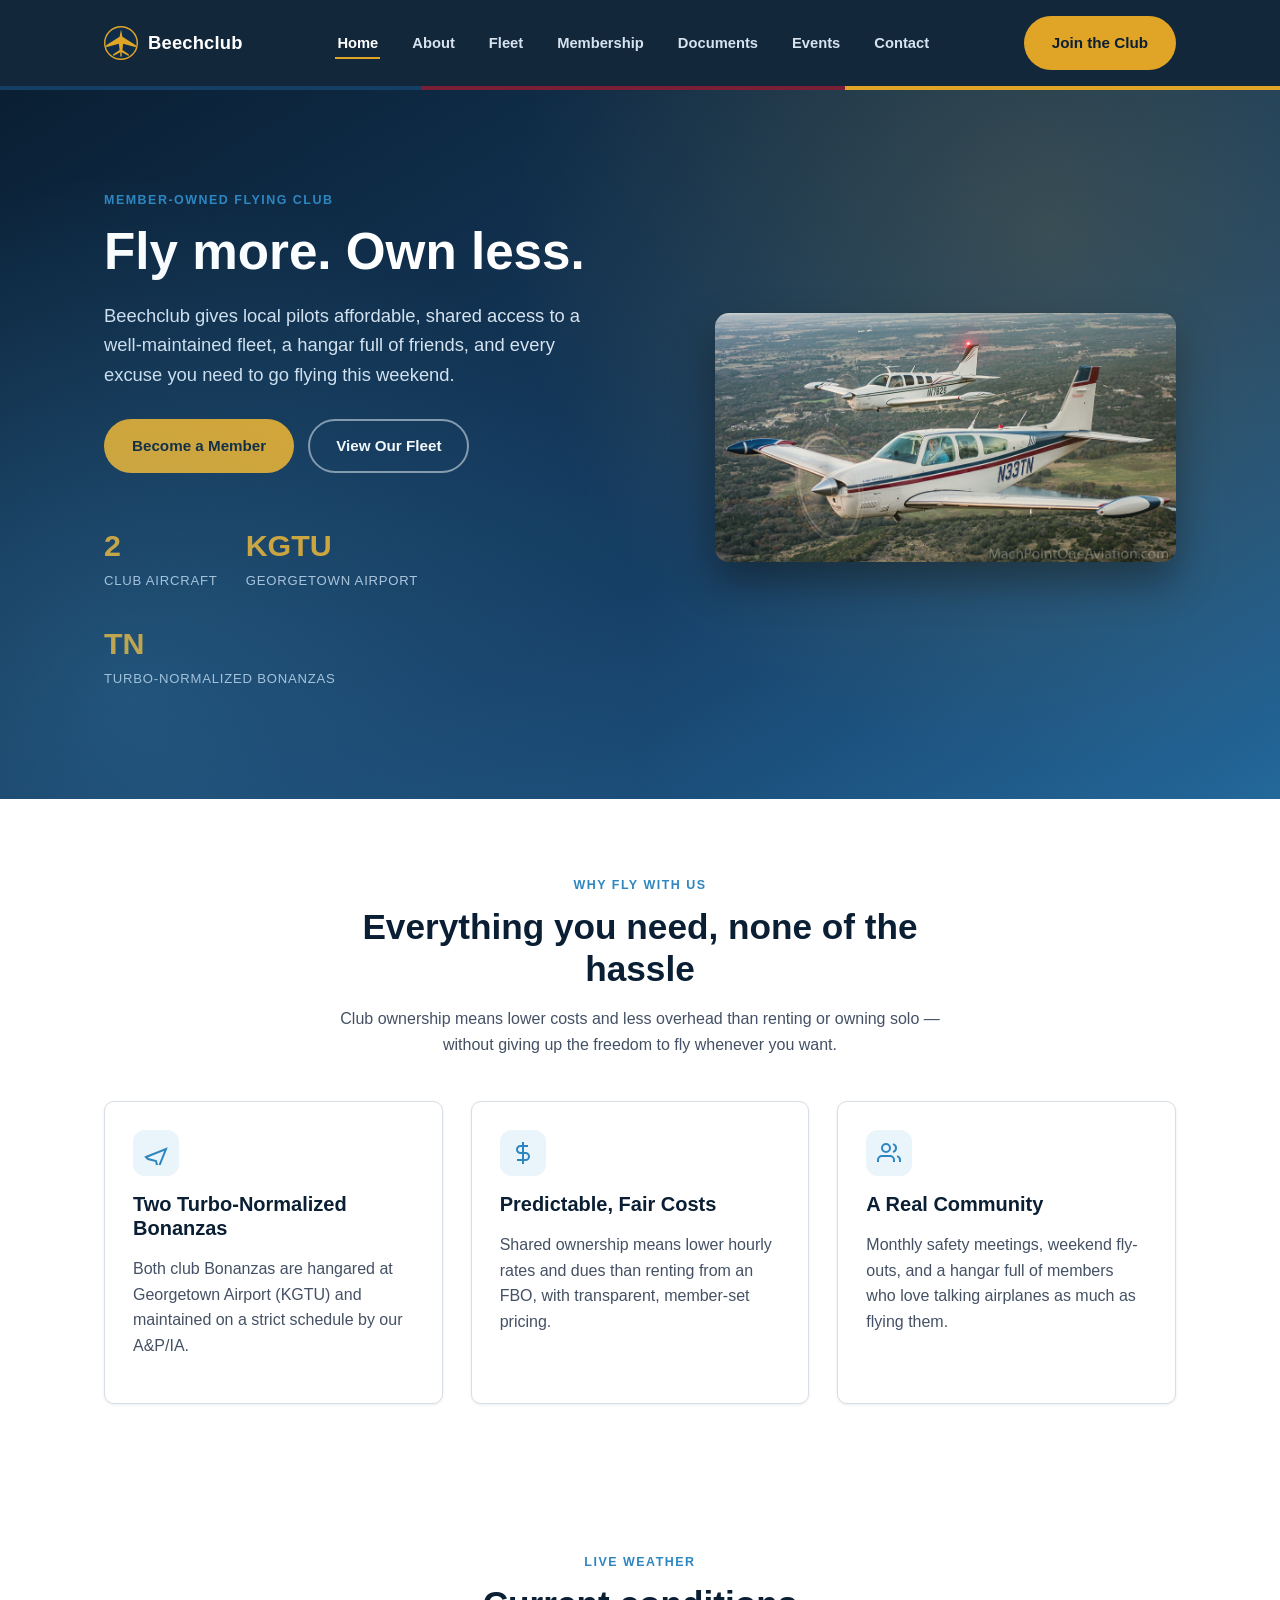
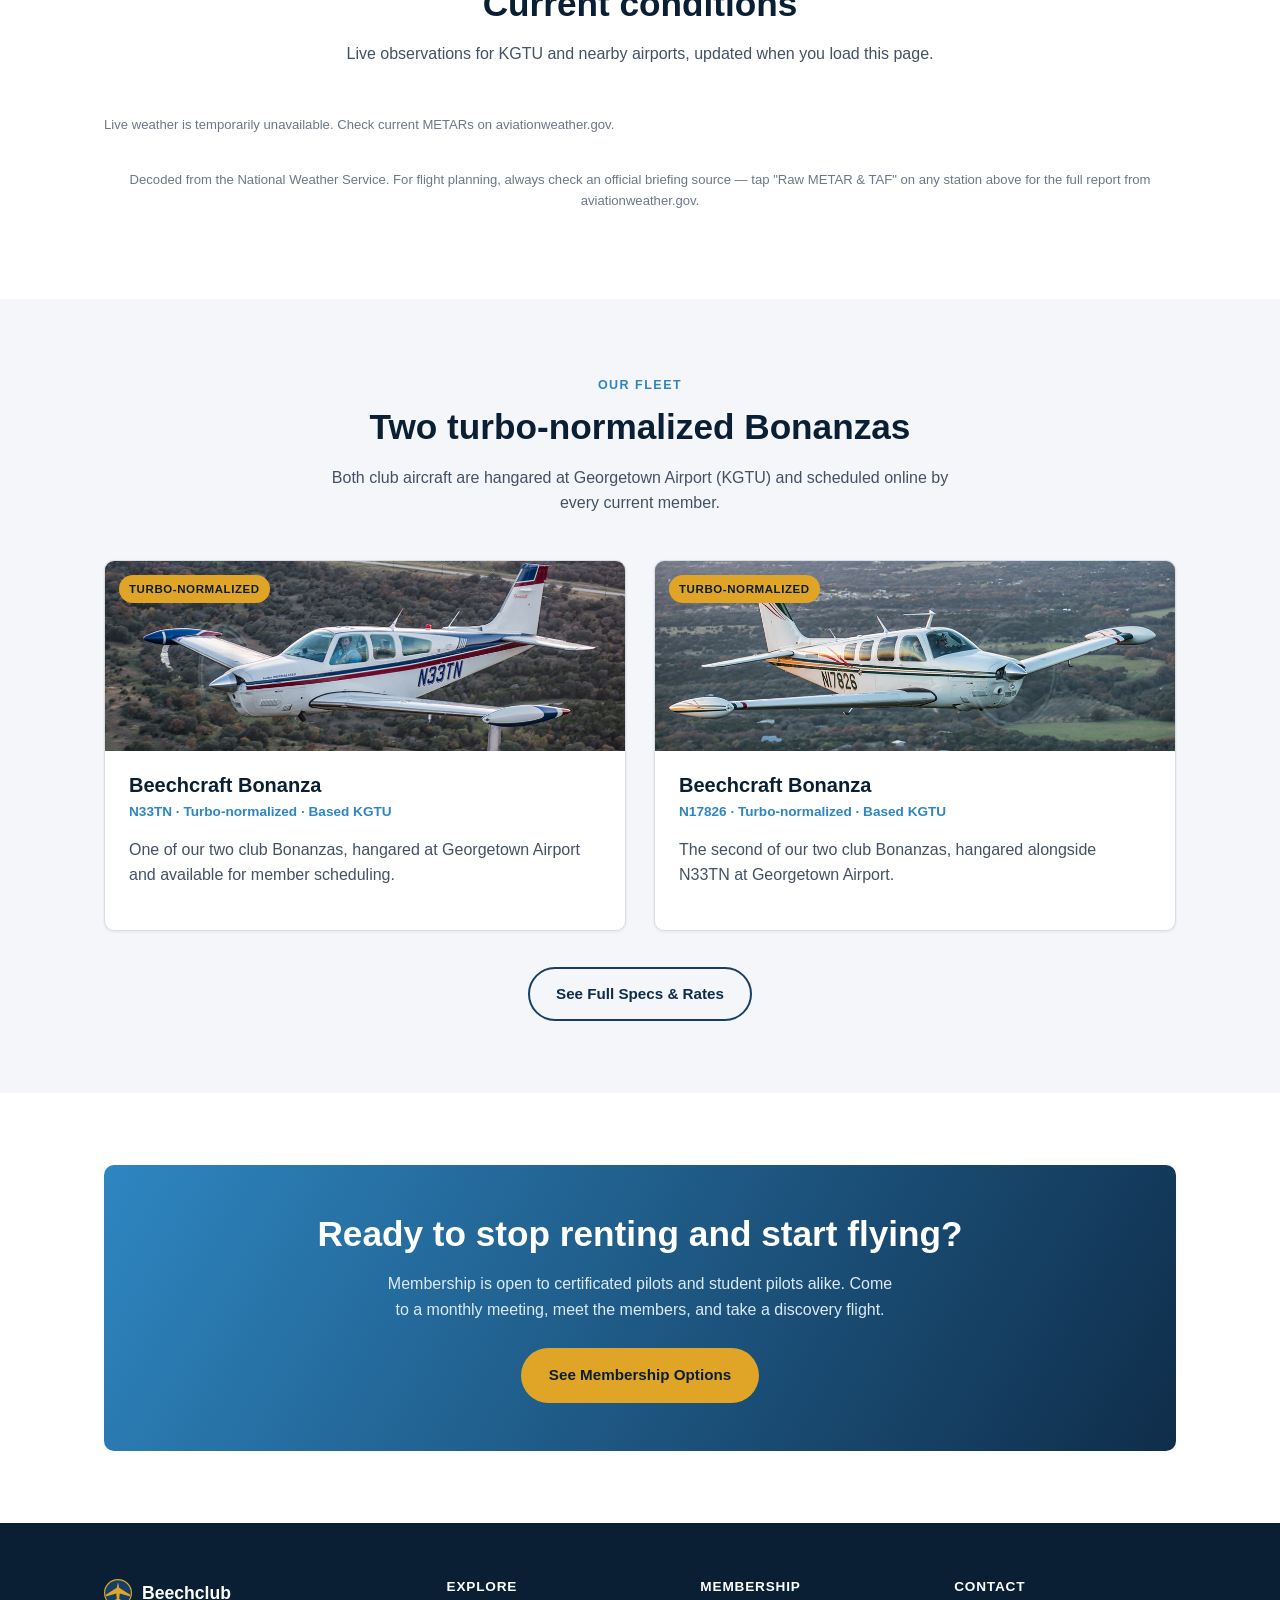
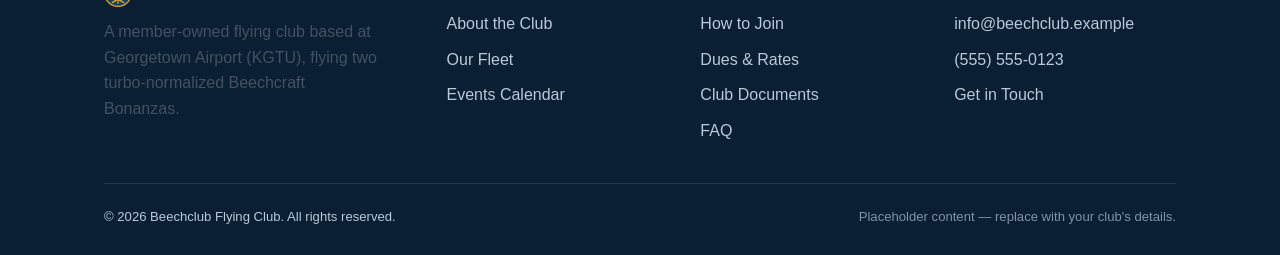
==== index.html @ 567509a7 "Aviation-themed refresh: real fleet photos, new badge logo, live METAR panel - Swap hero/fleet/about" ====
<!doctype html>
<html lang="en">
<head>
<meta charset="UTF-8">
<meta name="viewport" content="width=device-width, initial-scale=1.0">
<title>Beechclub Flying Club — Fly More. Own Less.</title>
<meta name="description" content="Beechclub is a member-owned flying club offering affordable access to a well-maintained aircraft fleet, flight training, and a community of pilots.">
<link rel="icon" href="assets/favicon.svg" type="image/svg+xml">
<link rel="stylesheet" href="styles.css">
</head>
<body>

<header class="site-header">
  <nav class="nav">
    <a href="index.html" class="brand">
      <svg class="brand-mark" viewBox="0 0 48 48" fill="none" xmlns="http://www.w3.org/2000/svg">
        <circle cx="24" cy="24" r="23" fill="#0f2d4a" stroke="#e0a527" stroke-width="2"/>
        <path fill="#e0a527" d="M24,5 L26,15 L45,27 L45,30 L27,25 L26,34 L35,40 L35,42.5 L25,37 L25,43 L23,43 L23,37 L13,42.5 L13,40 L22,34 L21,25 L3,30 L3,27 L22,15 Z"/>
      </svg>
      Beechclub
    </a>
    <button class="nav-toggle" aria-label="Toggle navigation" aria-expanded="false">&#9776;</button>
    <ul class="nav-links">
      <li><a href="index.html" aria-current="page">Home</a></li>
      <li><a href="about.html">About</a></li>
      <li><a href="fleet.html">Fleet</a></li>
      <li><a href="membership.html">Membership</a></li>
      <li><a href="documents.html">Documents</a></li>
      <li><a href="events.html">Events</a></li>
      <li><a href="contact.html">Contact</a></li>
    </ul>
    <div class="nav-cta">
      <a href="membership.html" class="btn btn-primary">Join the Club</a>
    </div>
  </nav>
</header>

<section class="hero">
  <div class="container hero-inner">
    <div>
      <span class="eyebrow">Member-Owned Flying Club</span>
      <h1>Fly more. Own less.</h1>
      <p class="lead">Beechclub gives local pilots affordable, shared access to a well-maintained fleet, a hangar full of friends, and every excuse you need to go flying this weekend.</p>
      <div class="hero-actions">
        <a href="membership.html" class="btn btn-primary">Become a Member</a>
        <a href="fleet.html" class="btn btn-outline">View Our Fleet</a>
      </div>
      <div class="hero-stats">
        <div class="hero-stat">
          <div class="num">2</div>
          <div class="label">Club Aircraft</div>
        </div>
        <div class="hero-stat">
          <div class="num">KGTU</div>
          <div class="label">Georgetown Airport</div>
        </div>
        <div class="hero-stat">
          <div class="num">TN</div>
          <div class="label">Turbo-Normalized Bonanzas</div>
        </div>
      </div>
    </div>
    <div class="hero-art">
      <img src="assets/photos/formation-n33tn-n17826.jpg" alt="Beechclub's two turbo-normalized Bonanzas, N33TN and N17826, flying in formation over the Texas Hill Country" style="border-radius: 14px; box-shadow: 0 20px 40px rgba(0,0,0,0.4);">
    </div>
  </div>
</section>

<section class="section">
  <div class="container">
    <div class="section-head">
      <span class="eyebrow">Why Fly With Us</span>
      <h2>Everything you need, none of the hassle</h2>
      <p>Club ownership means lower costs and less overhead than renting or owning solo — without giving up the freedom to fly whenever you want.</p>
    </div>
    <div class="grid grid-3">
      <div class="card">
        <div class="card-icon">
          <svg viewBox="0 0 24 24" fill="none" stroke="currentColor" stroke-width="2"><path d="M2 16l20-8-8 20-2-8-8-2z"/></svg>
        </div>
        <h3>Two Turbo-Normalized Bonanzas</h3>
        <p>Both club Bonanzas are hangared at Georgetown Airport (KGTU) and maintained on a strict schedule by our A&amp;P/IA.</p>
      </div>
      <div class="card">
        <div class="card-icon">
          <svg viewBox="0 0 24 24" fill="none" stroke="currentColor" stroke-width="2"><path d="M12 1v22M17 5H9.5a3.5 3.5 0 000 7h5a3.5 3.5 0 010 7H6"/></svg>
        </div>
        <h3>Predictable, Fair Costs</h3>
        <p>Shared ownership means lower hourly rates and dues than renting from an FBO, with transparent, member-set pricing.</p>
      </div>
      <div class="card">
        <div class="card-icon">
          <svg viewBox="0 0 24 24" fill="none" stroke="currentColor" stroke-width="2"><path d="M17 21v-2a4 4 0 00-4-4H5a4 4 0 00-4 4v2M9 11a4 4 0 100-8 4 4 0 000 8zM23 21v-2a4 4 0 00-3-3.87M16 3.13a4 4 0 010 7.75"/></svg>
        </div>
        <h3>A Real Community</h3>
        <p>Monthly safety meetings, weekend fly-outs, and a hangar full of members who love talking airplanes as much as flying them.</p>
      </div>
    </div>
  </div>
</section>

<section class="section" id="weather">
  <div class="container">
    <div class="section-head">
      <span class="eyebrow">Live Weather</span>
      <h2>Current conditions</h2>
      <p>Live observations for KGTU and nearby airports, updated when you load this page.</p>
    </div>
    <div class="metar-grid" id="metar-grid">
      <p class="form-note text-center">Loading current conditions…</p>
    </div>
    <p class="form-note text-center" style="margin-top: 18px;">
      Decoded from the National Weather Service. For flight planning, always check an official briefing source — tap "Raw METAR &amp; TAF" on any station above for the full report from <a href="https://aviationweather.gov/" target="_blank" rel="noopener">aviationweather.gov</a>.
    </p>
  </div>
</section>

<section class="section section--alt">
  <div class="container">
    <div class="section-head">
      <span class="eyebrow">Our Fleet</span>
      <h2>Two turbo-normalized Bonanzas</h2>
      <p>Both club aircraft are hangared at Georgetown Airport (KGTU) and scheduled online by every current member.</p>
    </div>
    <div class="grid grid-2">
      <div class="plane-card">
        <div class="plane-media">
          <span class="plane-tag">Turbo-Normalized</span>
          <img src="assets/photos/n33tn-flying.jpg" alt="Beechcraft Bonanza N33TN in flight" style="width:100%; height:100%; object-fit:cover;">
        </div>
        <div class="plane-body">
          <h3>Beechcraft Bonanza</h3>
          <div class="plane-reg">N33TN · Turbo-normalized · Based KGTU</div>
          <p>One of our two club Bonanzas, hangared at Georgetown Airport and available for member scheduling.</p>
        </div>
      </div>
      <div class="plane-card">
        <div class="plane-media">
          <span class="plane-tag">Turbo-Normalized</span>
          <img src="assets/photos/n17826-flying.jpg" alt="Beechcraft Bonanza N17826 in flight" style="width:100%; height:100%; object-fit:cover;">
        </div>
        <div class="plane-body">
          <h3>Beechcraft Bonanza</h3>
          <div class="plane-reg">N17826 · Turbo-normalized · Based KGTU</div>
          <p>The second of our two club Bonanzas, hangared alongside N33TN at Georgetown Airport.</p>
        </div>
      </div>
    </div>
    <div class="text-center" style="margin-top: 36px;">
      <a href="fleet.html" class="btn btn-outline-navy">See Full Specs &amp; Rates</a>
    </div>
  </div>
</section>

<section class="section">
  <div class="container">
    <div class="cta-band">
      <h2>Ready to stop renting and start flying?</h2>
      <p>Membership is open to certificated pilots and student pilots alike. Come to a monthly meeting, meet the members, and take a discovery flight.</p>
      <a href="membership.html" class="btn btn-primary">See Membership Options</a>
    </div>
  </div>
</section>

<footer class="site-footer">
  <div class="container">
    <div class="footer-grid">
      <div>
        <div class="footer-brand">
          <svg viewBox="0 0 48 48" fill="none" xmlns="http://www.w3.org/2000/svg">
            <circle cx="24" cy="24" r="23" fill="#163f66" stroke="#e0a527" stroke-width="2"/>
            <path fill="#e0a527" d="M24,5 L26,15 L45,27 L45,30 L27,25 L26,34 L35,40 L35,42.5 L25,37 L25,43 L23,43 L23,37 L13,42.5 L13,40 L22,34 L21,25 L3,30 L3,27 L22,15 Z"/>
          </svg>
          Beechclub
        </div>
        <p style="max-width: 280px;">A member-owned flying club based at Georgetown Airport (KGTU), flying two turbo-normalized Beechcraft Bonanzas.</p>
      </div>
      <div>
        <h4>Explore</h4>
        <ul>
          <li><a href="about.html">About the Club</a></li>
          <li><a href="fleet.html">Our Fleet</a></li>
          <li><a href="events.html">Events Calendar</a></li>
        </ul>
      </div>
      <div>
        <h4>Membership</h4>
        <ul>
          <li><a href="membership.html">How to Join</a></li>
          <li><a href="membership.html#dues">Dues &amp; Rates</a></li>
          <li><a href="documents.html">Club Documents</a></li>
          <li><a href="membership.html#faq">FAQ</a></li>
        </ul>
      </div>
      <div>
        <h4>Contact</h4>
        <ul>
          <li><a href="mailto:info@beechclub.example">info@beechclub.example</a></li>
          <li><a href="tel:+15555550123">(555) 555-0123</a></li>
          <li><a href="contact.html">Get in Touch</a></li>
        </ul>
      </div>
    </div>
    <div class="footer-bottom">
      <span>&copy; 2026 Beechclub Flying Club. All rights reserved.</span>
      <span class="footer-note">Placeholder content — replace with your club's details.</span>
    </div>
  </div>
</footer>

<script src="script.js"></script>
</body>
</html>
---- styles.css ----
/* ==========================================================================
   Beechclub Flying Club — stylesheet
   ========================================================================== */

:root {
  --navy-900: #0a1f33;
  --navy-800: #0f2d4a;
  --navy-700: #163f66;
  --sky-500: #2e86c1;
  --sky-400: #4fa8dc;
  --sky-100: #eaf4fb;
  --gold-500: #e0a527;
  --gold-600: #c98f18;
  --maroon-600: #7a1f35;
  --gray-900: #1b2530;
  --gray-700: #445164;
  --gray-500: #6b7789;
  --gray-300: #d7dee6;
  --gray-100: #f4f6f9;
  --white: #ffffff;
  --radius: 10px;
  --shadow-sm: 0 1px 3px rgba(10, 31, 51, 0.08);
  --shadow-md: 0 6px 20px rgba(10, 31, 51, 0.12);
  --max-width: 1120px;
  --font: -apple-system, BlinkMacSystemFont, "Segoe UI", Roboto, Helvetica, Arial, sans-serif;
}

* {
  box-sizing: border-box;
}

html {
  scroll-behavior: smooth;
}

body {
  margin: 0;
  font-family: var(--font);
  color: var(--gray-900);
  background: var(--white);
  line-height: 1.6;
  -webkit-font-smoothing: antialiased;
}

img {
  max-width: 100%;
  display: block;
}

a {
  color: inherit;
  text-decoration: none;
}

.container {
  max-width: var(--max-width);
  margin: 0 auto;
  padding: 0 24px;
}

h1, h2, h3, h4 {
  font-weight: 700;
  line-height: 1.2;
  color: var(--navy-900);
  margin: 0 0 16px;
}

h1 { font-size: clamp(2rem, 4.5vw, 3.2rem); }
h2 { font-size: clamp(1.6rem, 3vw, 2.2rem); }
h3 { font-size: 1.25rem; }

p { margin: 0 0 16px; color: var(--gray-700); }

.eyebrow {
  display: inline-block;
  font-size: 0.78rem;
  font-weight: 700;
  letter-spacing: 0.12em;
  text-transform: uppercase;
  color: var(--sky-500);
  margin-bottom: 10px;
}

.section {
  padding: 72px 0;
}

.section--alt {
  background: var(--gray-100);
}

.section--navy {
  background: var(--navy-900);
  color: var(--white);
}

.section--navy h2, .section--navy .eyebrow {
  color: var(--white);
}

.section--navy p {
  color: #c3d3e3;
}

.section-head {
  max-width: 640px;
  margin: 0 auto 44px;
  text-align: center;
}

.section-head p {
  margin: 0;
}

/* ---------- Buttons ---------- */

.btn {
  display: inline-flex;
  align-items: center;
  justify-content: center;
  gap: 8px;
  padding: 13px 26px;
  border-radius: 999px;
  font-weight: 600;
  font-size: 0.95rem;
  border: 2px solid transparent;
  cursor: pointer;
  transition: transform 0.15s ease, box-shadow 0.15s ease, background 0.15s ease, color 0.15s ease;
}

.btn-primary {
  background: var(--gold-500);
  color: var(--navy-900);
}

.btn-primary:hover {
  background: var(--gold-600);
  transform: translateY(-1px);
}

.btn-outline {
  background: transparent;
  border-color: rgba(255, 255, 255, 0.5);
  color: var(--white);
}

.btn-outline:hover {
  background: rgba(255, 255, 255, 0.12);
}

.btn-outline-navy {
  background: transparent;
  border-color: var(--navy-700);
  color: var(--navy-800);
}

.btn-outline-navy:hover {
  background: var(--navy-800);
  color: var(--white);
}

/* ---------- Header / Nav ---------- */

.site-header {
  position: sticky;
  top: 0;
  z-index: 100;
  background: rgba(10, 31, 51, 0.96);
  backdrop-filter: blur(6px);
}

.site-header::after {
  content: "";
  display: block;
  height: 4px;
  background: linear-gradient(to right,
    var(--navy-700) 0%, var(--navy-700) 33%,
    var(--maroon-600) 33%, var(--maroon-600) 66%,
    var(--gold-500) 66%, var(--gold-500) 100%);
}

.nav {
  display: flex;
  align-items: center;
  justify-content: space-between;
  padding: 16px 24px;
  max-width: var(--max-width);
  margin: 0 auto;
}

.brand {
  display: flex;
  align-items: center;
  gap: 10px;
  color: var(--white);
  font-weight: 800;
  font-size: 1.15rem;
  letter-spacing: 0.01em;
}

.brand-mark {
  width: 34px;
  height: 34px;
  flex-shrink: 0;
}

.nav-links {
  display: flex;
  align-items: center;
  gap: 30px;
  list-style: none;
  margin: 0;
  padding: 0;
}

.nav-links a {
  color: #d7e4f0;
  font-weight: 600;
  font-size: 0.92rem;
  padding: 6px 2px;
  border-bottom: 2px solid transparent;
  transition: color 0.15s ease, border-color 0.15s ease;
}

.nav-links a:hover,
.nav-links a[aria-current="page"] {
  color: var(--white);
  border-color: var(--gold-500);
}

.nav-cta {
  display: flex;
  align-items: center;
  gap: 16px;
}

.nav-toggle {
  display: none;
  background: none;
  border: none;
  color: var(--white);
  font-size: 1.6rem;
  cursor: pointer;
  padding: 4px;
}

@media (max-width: 860px) {
  .nav-toggle { display: block; }

  .nav-links {
    position: absolute;
    top: 100%;
    left: 0;
    right: 0;
    background: var(--navy-800);
    flex-direction: column;
    align-items: flex-start;
    gap: 0;
    max-height: 0;
    overflow: hidden;
    transition: max-height 0.25s ease;
  }

  .nav-links.is-open {
    max-height: 420px;
  }

  .nav-links li {
    width: 100%;
  }

  .nav-links a {
    display: block;
    width: 100%;
    padding: 14px 24px;
    border-bottom: 1px solid rgba(255,255,255,0.08);
  }

  .nav-cta .btn-primary {
    padding: 9px 18px;
    font-size: 0.85rem;
  }
}

/* ---------- Hero ---------- */

.hero {
  position: relative;
  background: linear-gradient(150deg, var(--navy-900) 0%, var(--navy-700) 60%, var(--sky-500) 130%);
  color: var(--white);
  padding: 96px 0 110px;
  overflow: hidden;
}

.hero::after {
  content: "";
  position: absolute;
  inset: 0;
  background-image: radial-gradient(circle at 82% 20%, rgba(224, 165, 39, 0.18), transparent 45%),
                     radial-gradient(circle at 10% 85%, rgba(79, 168, 220, 0.25), transparent 40%);
  pointer-events: none;
}

.hero-inner {
  position: relative;
  display: grid;
  grid-template-columns: 1.1fr 0.9fr;
  gap: 48px;
  align-items: center;
}

.hero h1 {
  color: var(--white);
  margin-bottom: 18px;
}

.hero p.lead {
  font-size: 1.15rem;
  color: #d7e4f0;
  max-width: 480px;
}

.hero-actions {
  display: flex;
  gap: 14px;
  flex-wrap: wrap;
  margin-top: 30px;
}

.hero-stats {
  display: flex;
  gap: 28px;
  margin-top: 48px;
  flex-wrap: wrap;
}

.hero-stat .num {
  font-size: 1.9rem;
  font-weight: 800;
  color: var(--gold-500);
}

.hero-stat .label {
  font-size: 0.82rem;
  color: #b9c9db;
  text-transform: uppercase;
  letter-spacing: 0.06em;
}

.hero-art {
  position: relative;
  display: flex;
  align-items: center;
  justify-content: center;
}

.hero-art svg {
  width: 100%;
  max-width: 420px;
  filter: drop-shadow(0 20px 30px rgba(0,0,0,0.35));
}

@media (max-width: 860px) {
  .hero-inner { grid-template-columns: 1fr; }
  .hero-art { order: -1; }
  .hero-art svg { max-width: 260px; }
}

/* ---------- Page header (non-home pages) ---------- */

.page-header {
  background: linear-gradient(135deg, var(--navy-900), var(--navy-700));
  color: var(--white);
  padding: 64px 0 56px;
}

.page-header .eyebrow { color: var(--gold-500); }
.page-header h1 { color: var(--white); margin-bottom: 10px; }
.page-header p { color: #cddced; max-width: 620px; margin: 0; }

/* ---------- Cards / grids ---------- */

.grid {
  display: grid;
  gap: 28px;
}

.grid-3 { grid-template-columns: repeat(3, 1fr); }
.grid-2 { grid-template-columns: repeat(2, 1fr); }

@media (max-width: 860px) {
  .grid-3, .grid-2 { grid-template-columns: 1fr; }
}

.card {
  background: var(--white);
  border: 1px solid var(--gray-300);
  border-radius: var(--radius);
  padding: 28px;
  box-shadow: var(--shadow-sm);
  transition: transform 0.15s ease, box-shadow 0.15s ease;
}

.card:hover {
  transform: translateY(-3px);
  box-shadow: var(--shadow-md);
}

.card-icon {
  width: 46px;
  height: 46px;
  border-radius: 12px;
  background: var(--sky-100);
  color: var(--sky-500);
  display: flex;
  align-items: center;
  justify-content: center;
  margin-bottom: 16px;
}

.card-icon svg { width: 24px; height: 24px; }

/* ---------- Aircraft cards ---------- */

.plane-card {
  background: var(--white);
  border: 1px solid var(--gray-300);
  border-radius: var(--radius);
  overflow: hidden;
  box-shadow: var(--shadow-sm);
}

.plane-media {
  height: 190px;
  background: linear-gradient(135deg, var(--sky-500), var(--navy-700));
  display: flex;
  align-items: center;
  justify-content: center;
  position: relative;
}

.plane-media svg {
  width: 96px;
  height: 96px;
  color: rgba(255,255,255,0.92);
}

.plane-tag {
  position: absolute;
  top: 14px;
  left: 14px;
  background: var(--gold-500);
  color: var(--navy-900);
  font-size: 0.72rem;
  font-weight: 800;
  letter-spacing: 0.05em;
  text-transform: uppercase;
  padding: 5px 10px;
  border-radius: 999px;
}

.plane-body { padding: 22px 24px 26px; }

.plane-body h3 { margin-bottom: 4px; }

.plane-reg {
  font-size: 0.85rem;
  color: var(--sky-500);
  font-weight: 700;
  margin-bottom: 14px;
}

.spec-table {
  width: 100%;
  border-collapse: collapse;
  margin: 14px 0 6px;
  font-size: 0.9rem;
}

.spec-table td {
  padding: 7px 0;
  border-bottom: 1px solid var(--gray-300);
  color: var(--gray-700);
}

.spec-table td:last-child {
  text-align: right;
  font-weight: 700;
  color: var(--navy-900);
}

/* ---------- Tables ---------- */

.table-wrap {
  overflow-x: auto;
  border-radius: var(--radius);
  border: 1px solid var(--gray-300);
}

table.dues {
  width: 100%;
  border-collapse: collapse;
  min-width: 520px;
}

table.dues th, table.dues td {
  padding: 14px 20px;
  text-align: left;
  border-bottom: 1px solid var(--gray-300);
}

table.dues th {
  background: var(--navy-900);
  color: var(--white);
  font-size: 0.85rem;
  text-transform: uppercase;
  letter-spacing: 0.04em;
}

table.dues tbody tr:last-child td { border-bottom: none; }
table.dues tbody tr:nth-child(even) { background: var(--gray-100); }

/* ---------- Steps ---------- */

.steps {
  counter-reset: step;
  list-style: none;
  margin: 0;
  padding: 0;
  display: grid;
  gap: 20px;
}

.steps li {
  display: flex;
  gap: 18px;
  align-items: flex-start;
}

.steps li::before {
  counter-increment: step;
  content: counter(step);
  flex-shrink: 0;
  width: 38px;
  height: 38px;
  border-radius: 50%;
  background: var(--gold-500);
  color: var(--navy-900);
  font-weight: 800;
  display: flex;
  align-items: center;
  justify-content: center;
}

.steps h4 { margin-bottom: 4px; }
.steps p { margin: 0; }

/* ---------- Timeline / events ---------- */

.event-row {
  display: flex;
  gap: 24px;
  padding: 22px 0;
  border-bottom: 1px solid var(--gray-300);
}

.event-row:last-child { border-bottom: none; }

.event-date {
  flex-shrink: 0;
  width: 84px;
  text-align: center;
  background: var(--navy-900);
  color: var(--white);
  border-radius: var(--radius);
  padding: 12px 8px;
}

.event-date .month {
  display: block;
  font-size: 0.72rem;
  text-transform: uppercase;
  letter-spacing: 0.06em;
  color: var(--gold-500);
  font-weight: 700;
}

.event-date .day {
  display: block;
  font-size: 1.5rem;
  font-weight: 800;
}

.event-body h3 { margin-bottom: 4px; }

.event-meta {
  font-size: 0.85rem;
  color: var(--sky-500);
  font-weight: 700;
  margin-bottom: 8px;
}

.badge {
  display: inline-block;
  font-size: 0.72rem;
  font-weight: 700;
  text-transform: uppercase;
  letter-spacing: 0.04em;
  padding: 4px 10px;
  border-radius: 999px;
  background: var(--sky-100);
  color: var(--sky-500);
  margin-left: 10px;
}

/* ---------- Forms ---------- */

.form-grid {
  display: grid;
  grid-template-columns: 1fr 1fr;
  gap: 20px;
}

.form-grid .full { grid-column: 1 / -1; }

@media (max-width: 700px) {
  .form-grid { grid-template-columns: 1fr; }
}

label {
  display: block;
  font-size: 0.85rem;
  font-weight: 700;
  color: var(--navy-900);
  margin-bottom: 6px;
}

input, select, textarea {
  width: 100%;
  padding: 12px 14px;
  border: 1px solid var(--gray-300);
  border-radius: 8px;
  font-family: var(--font);
  font-size: 0.95rem;
  color: var(--gray-900);
  background: var(--white);
}

input:focus, select:focus, textarea:focus {
  outline: none;
  border-color: var(--sky-500);
  box-shadow: 0 0 0 3px rgba(46, 134, 193, 0.15);
}

textarea { resize: vertical; min-height: 120px; }

.form-note {
  font-size: 0.82rem;
  color: var(--gray-500);
  margin-top: 4px;
}

.form-success {
  display: none;
  background: #e6f6ec;
  border: 1px solid #b7e3c6;
  color: #1e6b3a;
  padding: 16px 18px;
  border-radius: var(--radius);
  margin-bottom: 20px;
  font-weight: 600;
}

/* ---------- Contact info list ---------- */

.info-list {
  display: grid;
  gap: 18px;
}

.info-item {
  display: flex;
  gap: 14px;
  align-items: flex-start;
}

.info-item .card-icon { margin-bottom: 0; }

.info-item h4 { margin-bottom: 2px; }
.info-item p { margin: 0; }

.map-placeholder {
  height: 260px;
  border-radius: var(--radius);
  background: repeating-linear-gradient(135deg, var(--sky-100), var(--sky-100) 12px, var(--white) 12px, var(--white) 24px);
  border: 1px dashed var(--gray-300);
  display: flex;
  align-items: center;
  justify-content: center;
  color: var(--gray-500);
  font-weight: 600;
  text-align: center;
  padding: 20px;
}

/* ---------- Weather / METAR ---------- */

.metar-grid {
  display: grid;
  grid-template-columns: repeat(auto-fit, minmax(240px, 1fr));
  gap: 20px;
}

.metar-card {
  background: var(--white);
  border: 1px solid var(--gray-300);
  border-radius: var(--radius);
  padding: 20px 22px;
  box-shadow: var(--shadow-sm);
}

.metar-card-head {
  display: flex;
  align-items: flex-start;
  justify-content: space-between;
  gap: 10px;
  margin-bottom: 14px;
}

.metar-station {
  font-weight: 800;
  font-size: 1.05rem;
  color: var(--navy-900);
  display: flex;
  flex-direction: column;
}

.metar-name {
  font-weight: 500;
  font-size: 0.78rem;
  color: var(--gray-500);
  margin-top: 2px;
}

.metar-badge {
  flex-shrink: 0;
  font-size: 0.72rem;
  font-weight: 800;
  letter-spacing: 0.04em;
  padding: 4px 10px;
  border-radius: 999px;
  color: var(--white);
  background: var(--gray-500);
}

.fc-vfr { background: #1e8f4e; }
.fc-mvfr { background: #2e86c1; }
.fc-ifr { background: #d1453b; }
.fc-lifr { background: #b13be0; }

.metar-stats {
  display: grid;
  grid-template-columns: 1fr 1fr;
  gap: 10px 14px;
  font-size: 0.88rem;
  color: var(--navy-900);
  font-weight: 600;
  margin-bottom: 14px;
}

.metar-stats span {
  display: block;
  font-size: 0.72rem;
  font-weight: 700;
  text-transform: uppercase;
  letter-spacing: 0.04em;
  color: var(--gray-500);
  margin-bottom: 2px;
}

.metar-meta {
  font-size: 0.78rem;
  color: var(--gray-500);
  border-top: 1px solid var(--gray-300);
  padding-top: 10px;
}

.metar-meta a {
  color: var(--sky-500);
  font-weight: 600;
}

/* ---------- CTA band ---------- */

.cta-band {
  background: linear-gradient(120deg, var(--sky-500), var(--navy-800));
  color: var(--white);
  border-radius: var(--radius);
  padding: 48px;
  text-align: center;
}

.cta-band h2 { color: var(--white); }
.cta-band p { color: #dceaf6; max-width: 520px; margin: 0 auto 26px; }

/* ---------- Footer ---------- */

.site-footer {
  background: var(--navy-900);
  color: #b9c9db;
  padding: 56px 0 28px;
}

.footer-grid {
  display: grid;
  grid-template-columns: 1.4fr 1fr 1fr 1fr;
  gap: 32px;
  margin-bottom: 40px;
}

@media (max-width: 860px) {
  .footer-grid { grid-template-columns: 1fr 1fr; }
}
@media (max-width: 520px) {
  .footer-grid { grid-template-columns: 1fr; }
}

.footer-grid h4 {
  color: var(--white);
  font-size: 0.85rem;
  text-transform: uppercase;
  letter-spacing: 0.06em;
  margin-bottom: 16px;
}

.footer-brand {
  display: flex;
  align-items: center;
  gap: 10px;
  color: var(--white);
  font-weight: 800;
  font-size: 1.1rem;
  margin-bottom: 12px;
}

.footer-brand svg { width: 28px; height: 28px; }

.footer-grid ul {
  list-style: none;
  margin: 0;
  padding: 0;
  display: grid;
  gap: 10px;
}

.footer-grid a:hover { color: var(--white); }

.footer-bottom {
  border-top: 1px solid rgba(255,255,255,0.1);
  padding-top: 22px;
  display: flex;
  justify-content: space-between;
  flex-wrap: wrap;
  gap: 10px;
  font-size: 0.82rem;
}

.footer-note {
  color: #7f93aa;
}

/* ---------- Utility ---------- */

.text-center { text-align: center; }
.mt-0 { margin-top: 0; }
.mb-0 { margin-bottom: 0; }
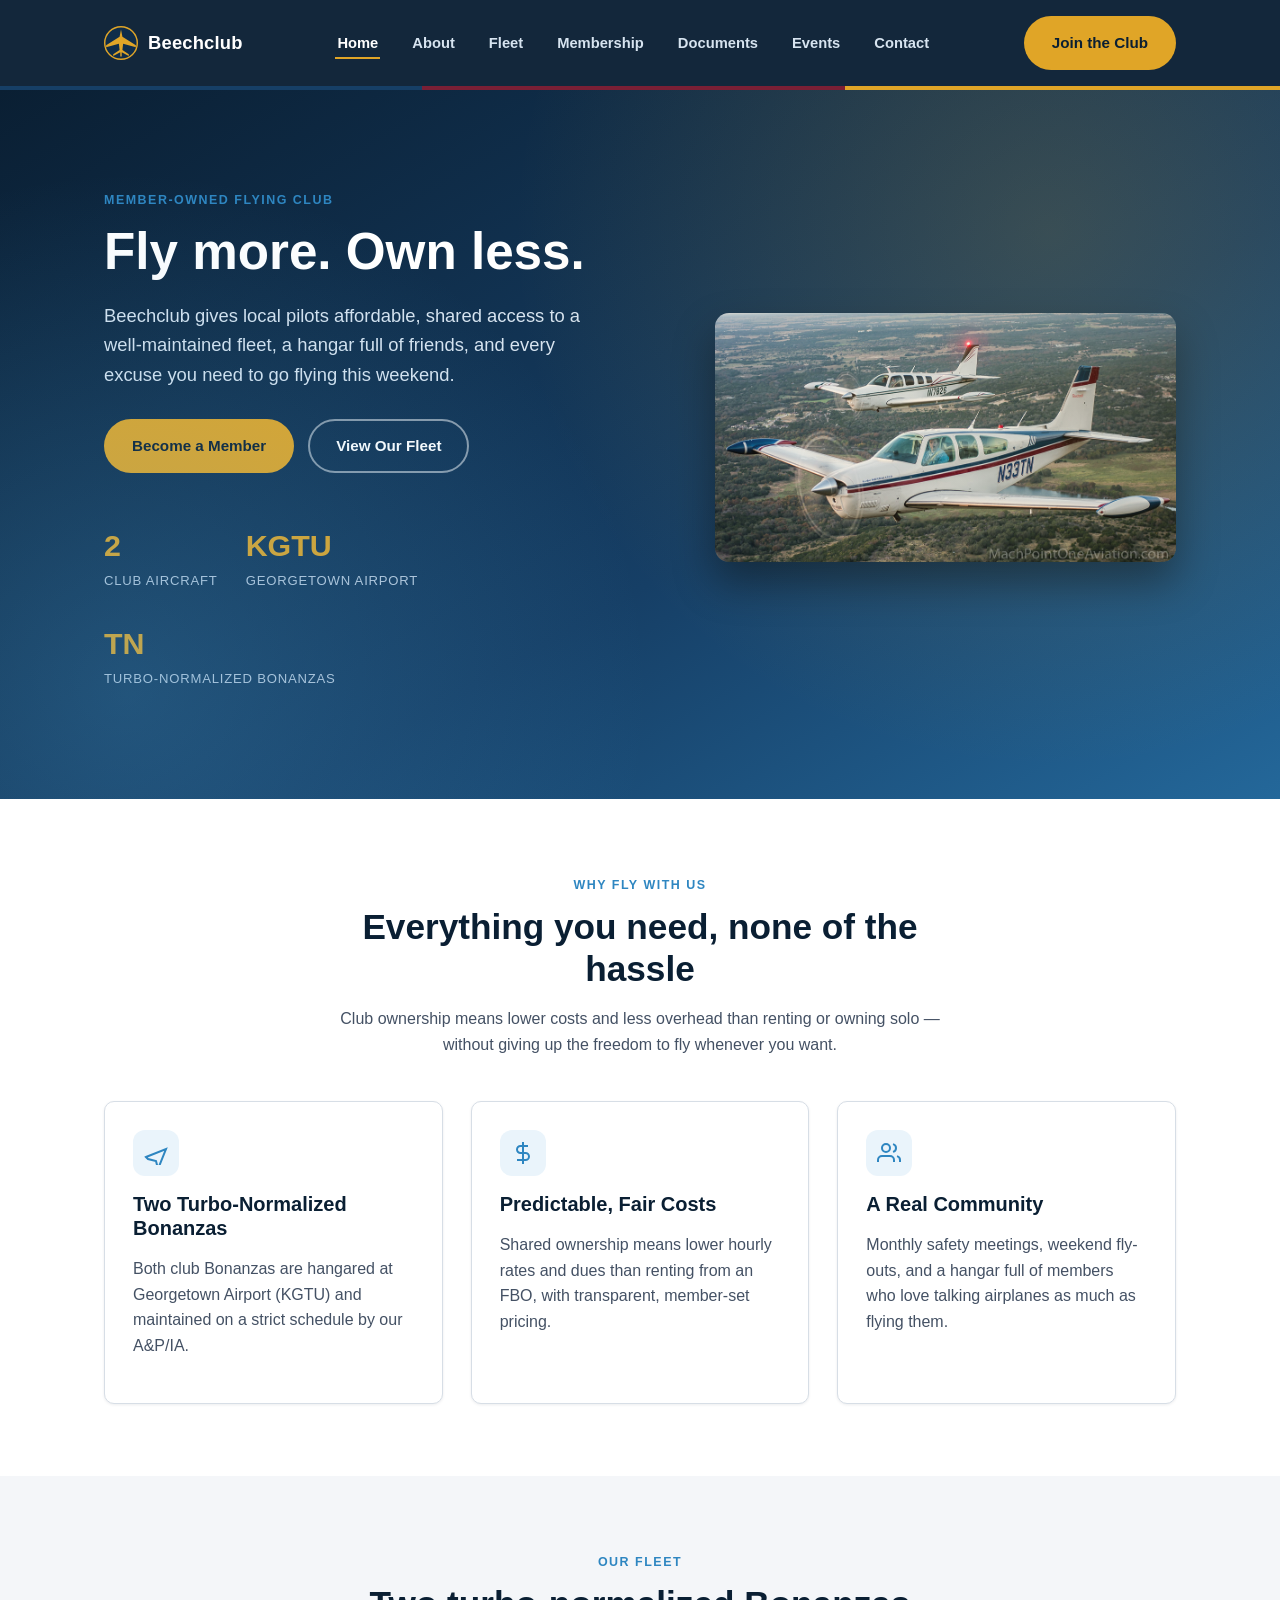
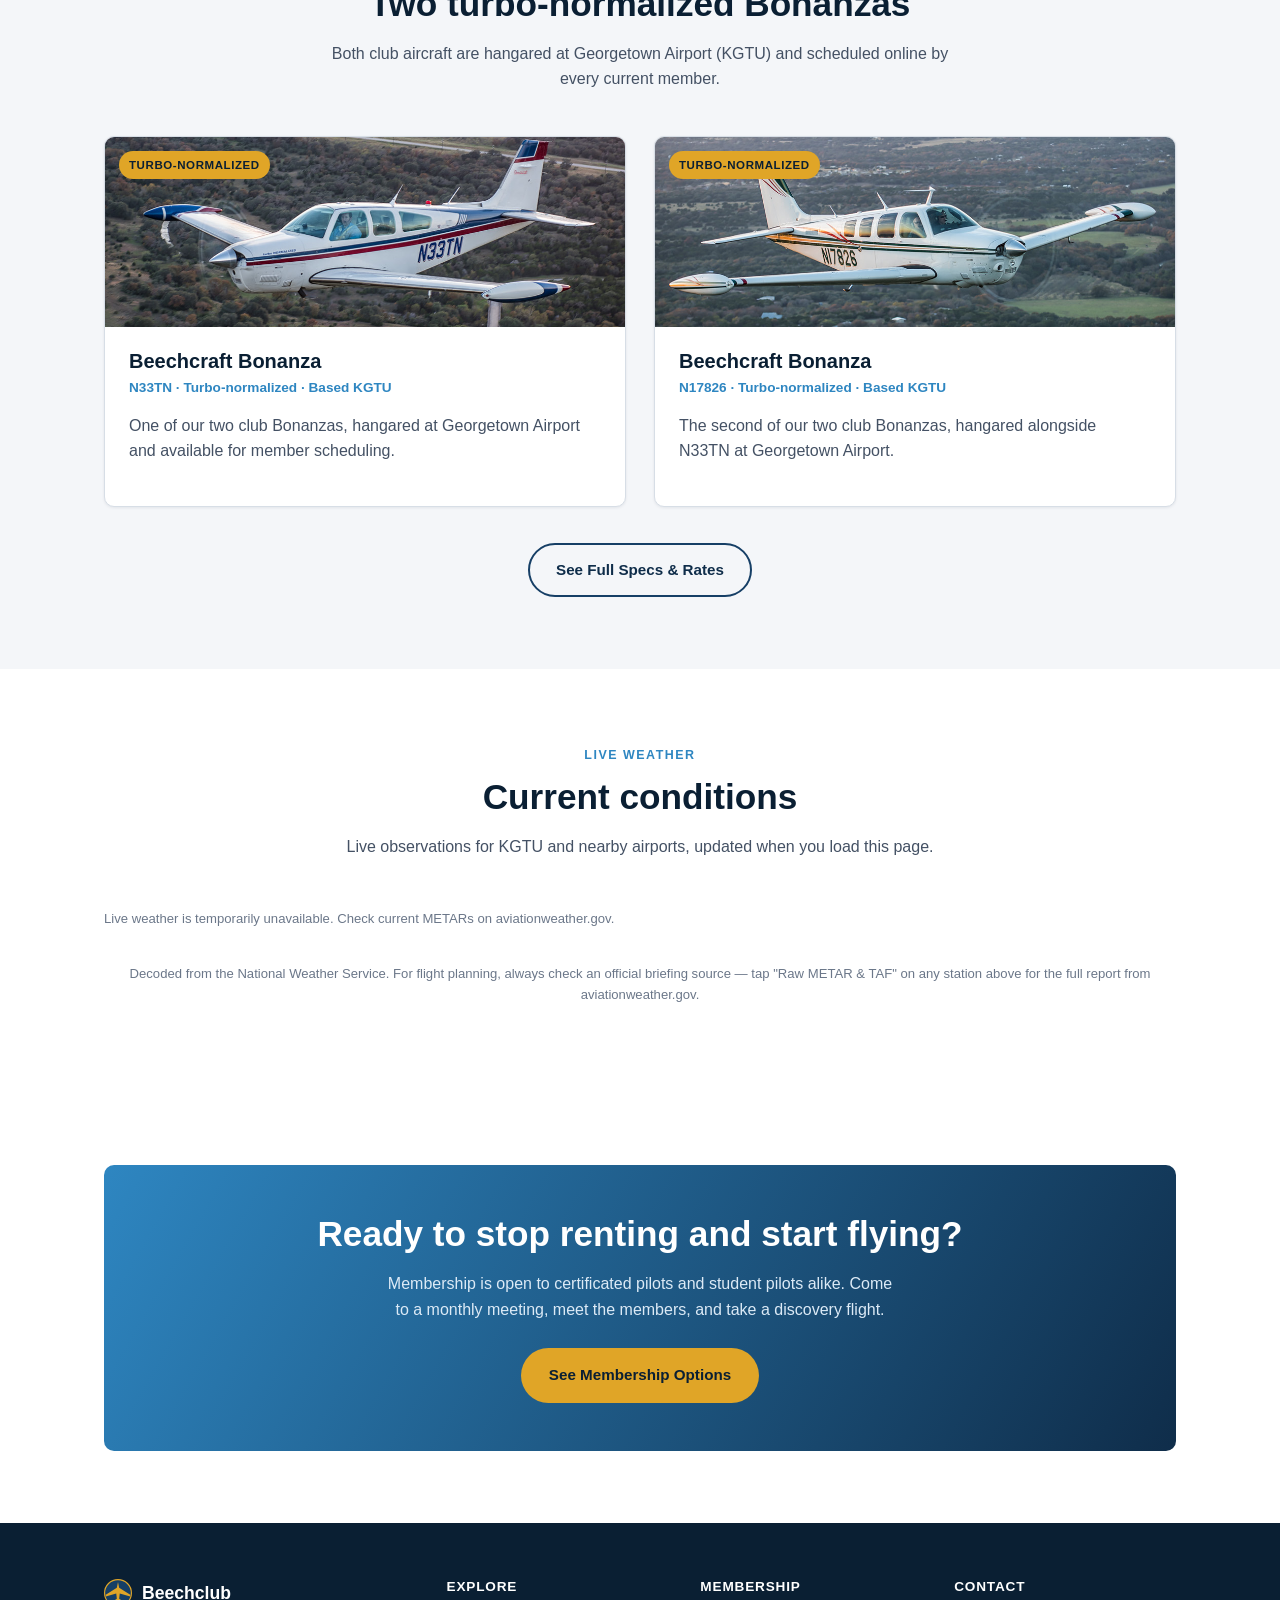
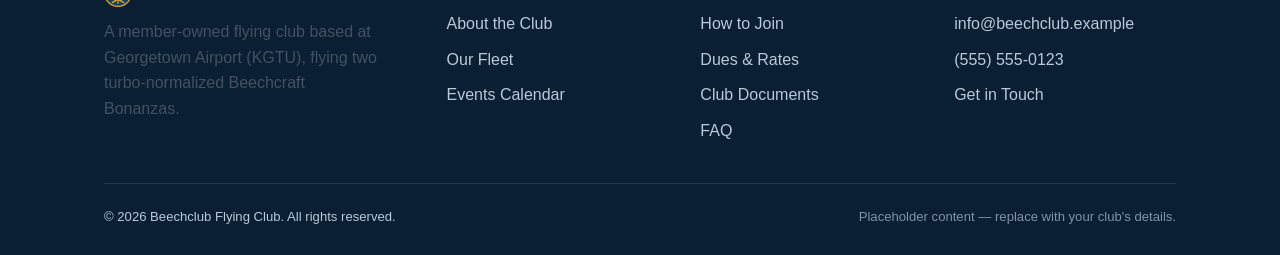
==== commit 5f21e48f: "Improve mobile nav layout and reorder homepage sections - Move hamburger toggle to the far right on " ====
--- a/index.html
+++ b/index.html
@@ -28,6 +28,7 @@
       <li><a href="documents.html">Documents</a></li>
       <li><a href="events.html">Events</a></li>
       <li><a href="contact.html">Contact</a></li>
+      <li class="nav-cta-mobile"><a href="membership.html" class="btn btn-primary">Join the Club</a></li>
     </ul>
     <div class="nav-cta">
       <a href="membership.html" class="btn btn-primary">Join the Club</a>
@@ -99,22 +100,6 @@
   </div>
 </section>
 
-<section class="section" id="weather">
-  <div class="container">
-    <div class="section-head">
-      <span class="eyebrow">Live Weather</span>
-      <h2>Current conditions</h2>
-      <p>Live observations for KGTU and nearby airports, updated when you load this page.</p>
-    </div>
-    <div class="metar-grid" id="metar-grid">
-      <p class="form-note text-center">Loading current conditions…</p>
-    </div>
-    <p class="form-note text-center" style="margin-top: 18px;">
-      Decoded from the National Weather Service. For flight planning, always check an official briefing source — tap "Raw METAR &amp; TAF" on any station above for the full report from <a href="https://aviationweather.gov/" target="_blank" rel="noopener">aviationweather.gov</a>.
-    </p>
-  </div>
-</section>
-
 <section class="section section--alt">
   <div class="container">
     <div class="section-head">
@@ -149,6 +134,22 @@
     <div class="text-center" style="margin-top: 36px;">
       <a href="fleet.html" class="btn btn-outline-navy">See Full Specs &amp; Rates</a>
     </div>
+  </div>
+</section>
+
+<section class="section" id="weather">
+  <div class="container">
+    <div class="section-head">
+      <span class="eyebrow">Live Weather</span>
+      <h2>Current conditions</h2>
+      <p>Live observations for KGTU and nearby airports, updated when you load this page.</p>
+    </div>
+    <div class="metar-grid" id="metar-grid">
+      <p class="form-note text-center">Loading current conditions…</p>
+    </div>
+    <p class="form-note text-center" style="margin-top: 18px;">
+      Decoded from the National Weather Service. For flight planning, always check an official briefing source — tap "Raw METAR &amp; TAF" on any station above for the full report from <a href="https://aviationweather.gov/" target="_blank" rel="noopener">aviationweather.gov</a>.
+    </p>
   </div>
 </section>
 
--- a/styles.css
+++ b/styles.css
@@ -244,8 +244,20 @@
   padding: 4px;
 }
 
+.nav-cta-mobile {
+  display: none;
+}
+
 @media (max-width: 860px) {
-  .nav-toggle { display: block; }
+  .nav-toggle {
+    display: block;
+    order: 2;
+    margin-left: auto;
+  }
+
+  .nav-cta {
+    display: none;
+  }
 
   .nav-links {
     position: absolute;
@@ -262,7 +274,7 @@
   }
 
   .nav-links.is-open {
-    max-height: 420px;
+    max-height: 480px;
   }
 
   .nav-links li {
@@ -276,9 +288,16 @@
     border-bottom: 1px solid rgba(255,255,255,0.08);
   }
 
-  .nav-cta .btn-primary {
-    padding: 9px 18px;
-    font-size: 0.85rem;
+  .nav-cta-mobile {
+    display: block;
+    padding: 14px 24px;
+  }
+
+  .nav-cta-mobile a {
+    display: block;
+    width: 100%;
+    text-align: center;
+    border-bottom: none;
   }
 }
 
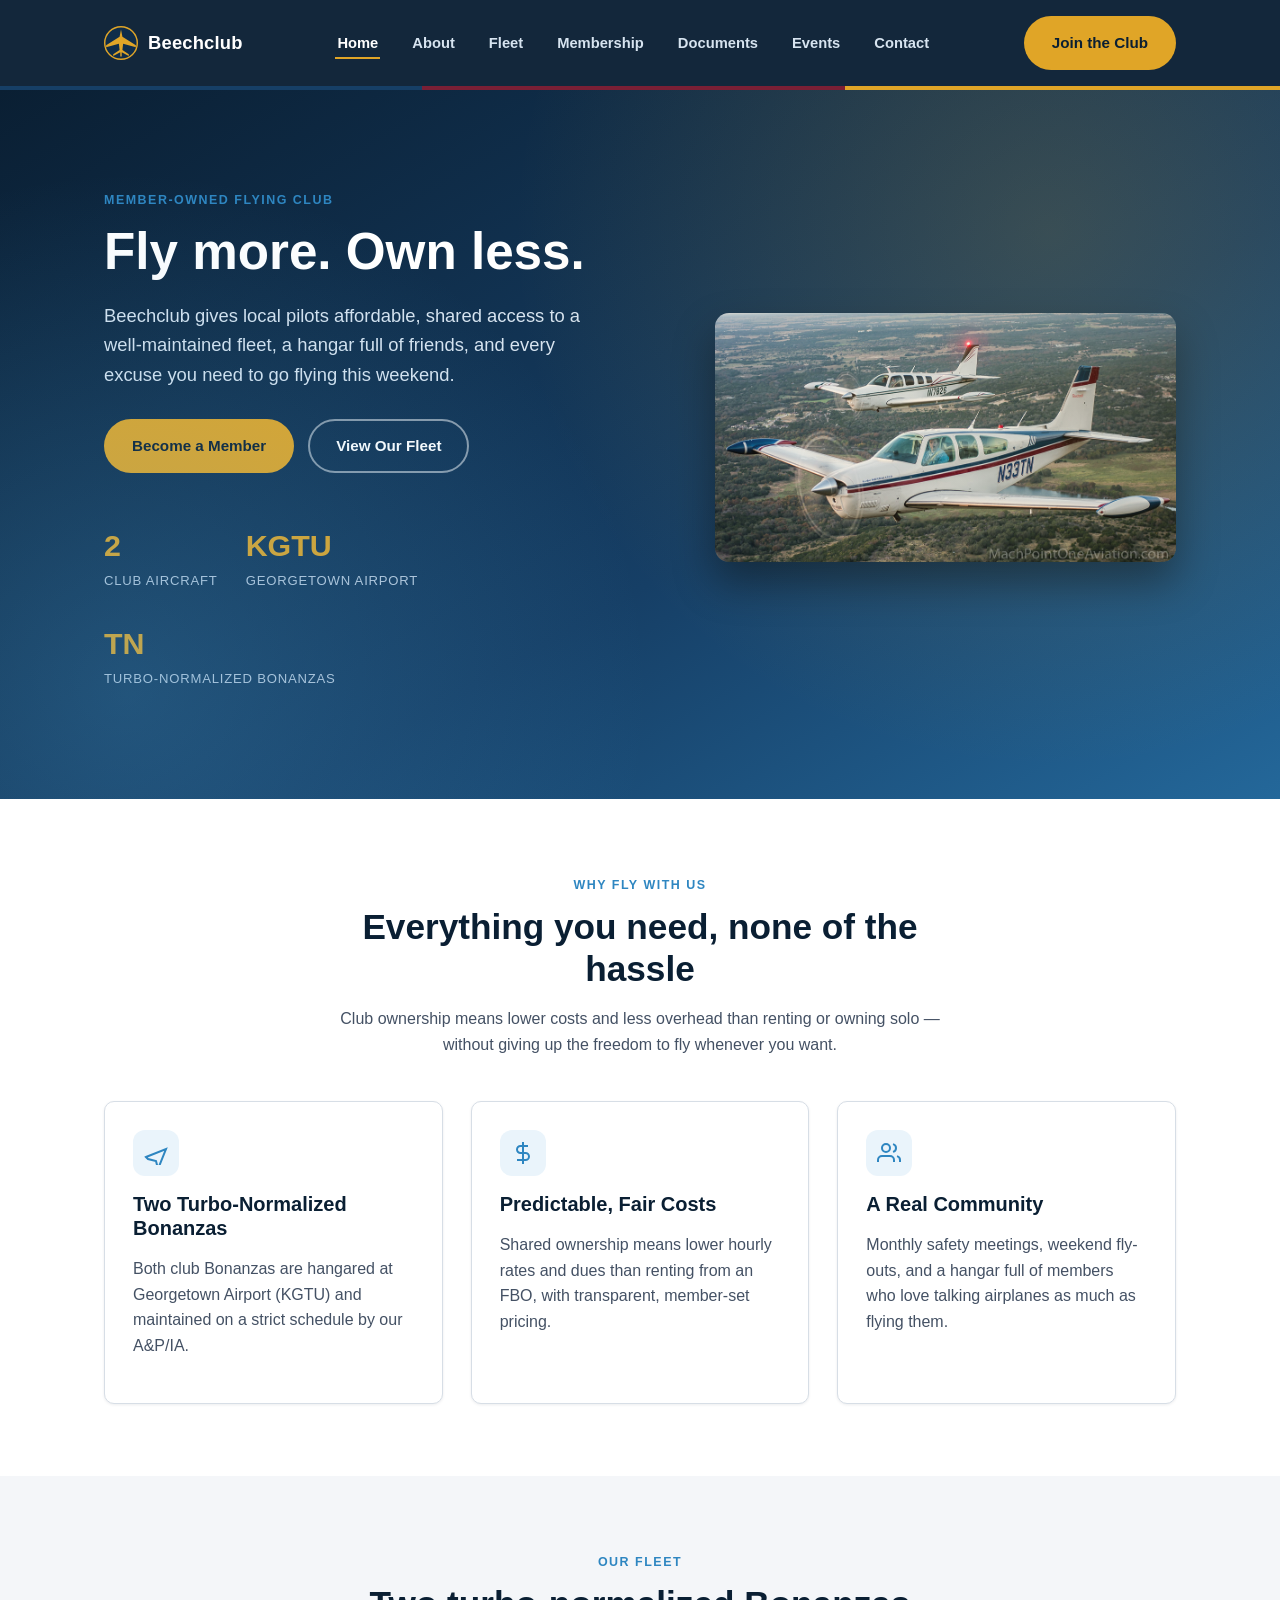
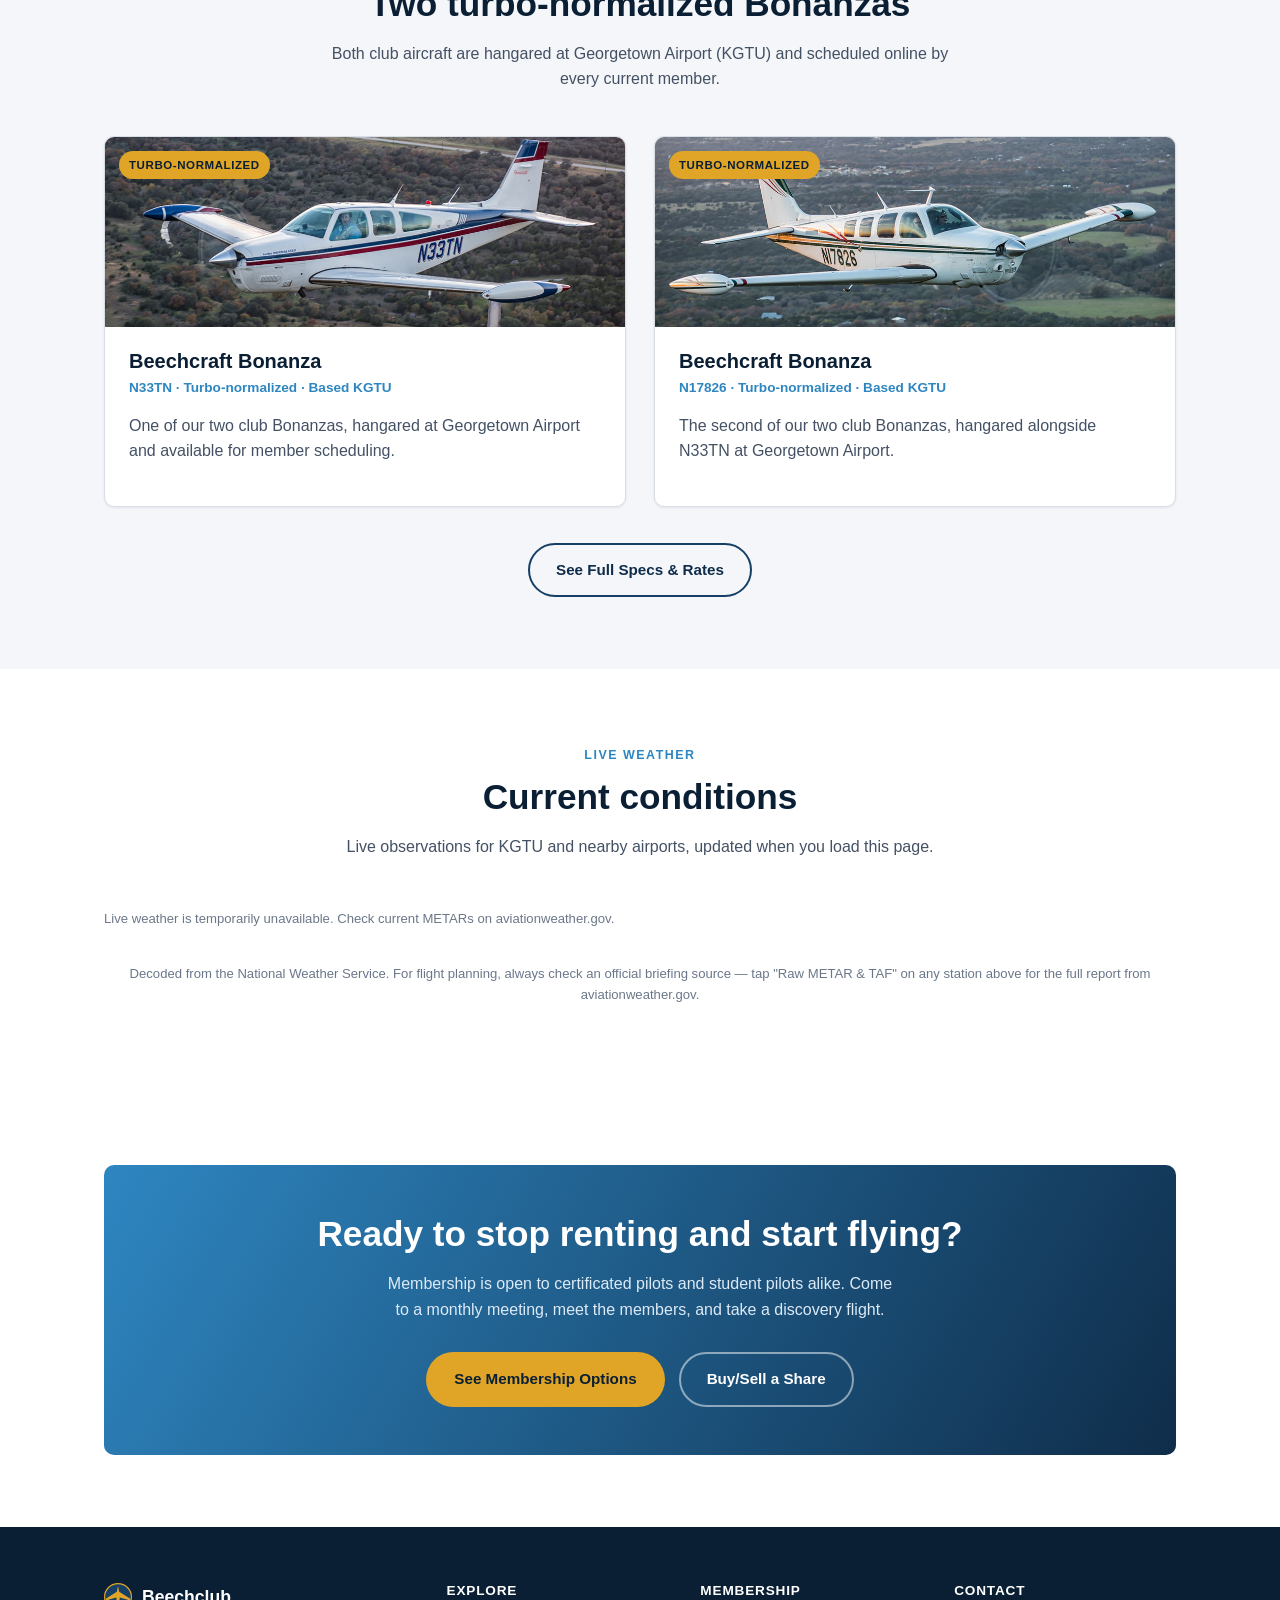
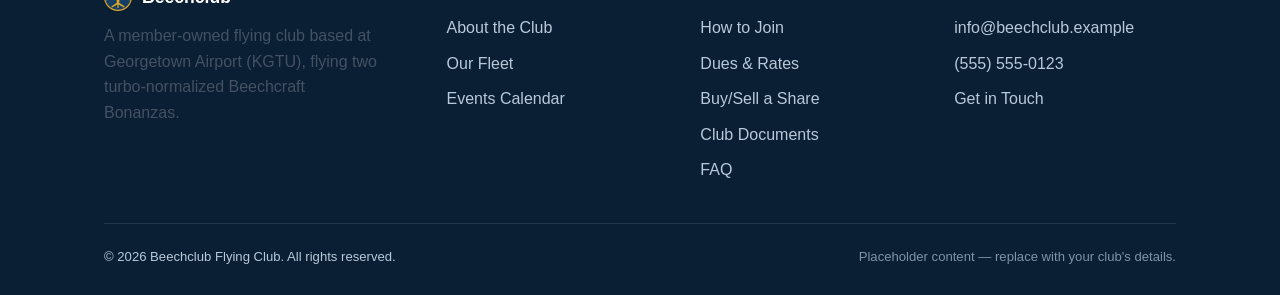
==== commit bd793564: "Add ownership share marketing to membership page Adds a "Buy or sell a share" section explaining tha" ====
--- a/index.html
+++ b/index.html
@@ -158,7 +158,10 @@
     <div class="cta-band">
       <h2>Ready to stop renting and start flying?</h2>
       <p>Membership is open to certificated pilots and student pilots alike. Come to a monthly meeting, meet the members, and take a discovery flight.</p>
-      <a href="membership.html" class="btn btn-primary">See Membership Options</a>
+      <div class="hero-actions" style="justify-content:center;">
+        <a href="membership.html" class="btn btn-primary">See Membership Options</a>
+        <a href="membership.html#shares" class="btn btn-outline">Buy/Sell a Share</a>
+      </div>
     </div>
   </div>
 </section>
@@ -189,6 +192,7 @@
         <ul>
           <li><a href="membership.html">How to Join</a></li>
           <li><a href="membership.html#dues">Dues &amp; Rates</a></li>
+          <li><a href="membership.html#shares">Buy/Sell a Share</a></li>
           <li><a href="documents.html">Club Documents</a></li>
           <li><a href="membership.html#faq">FAQ</a></li>
         </ul>
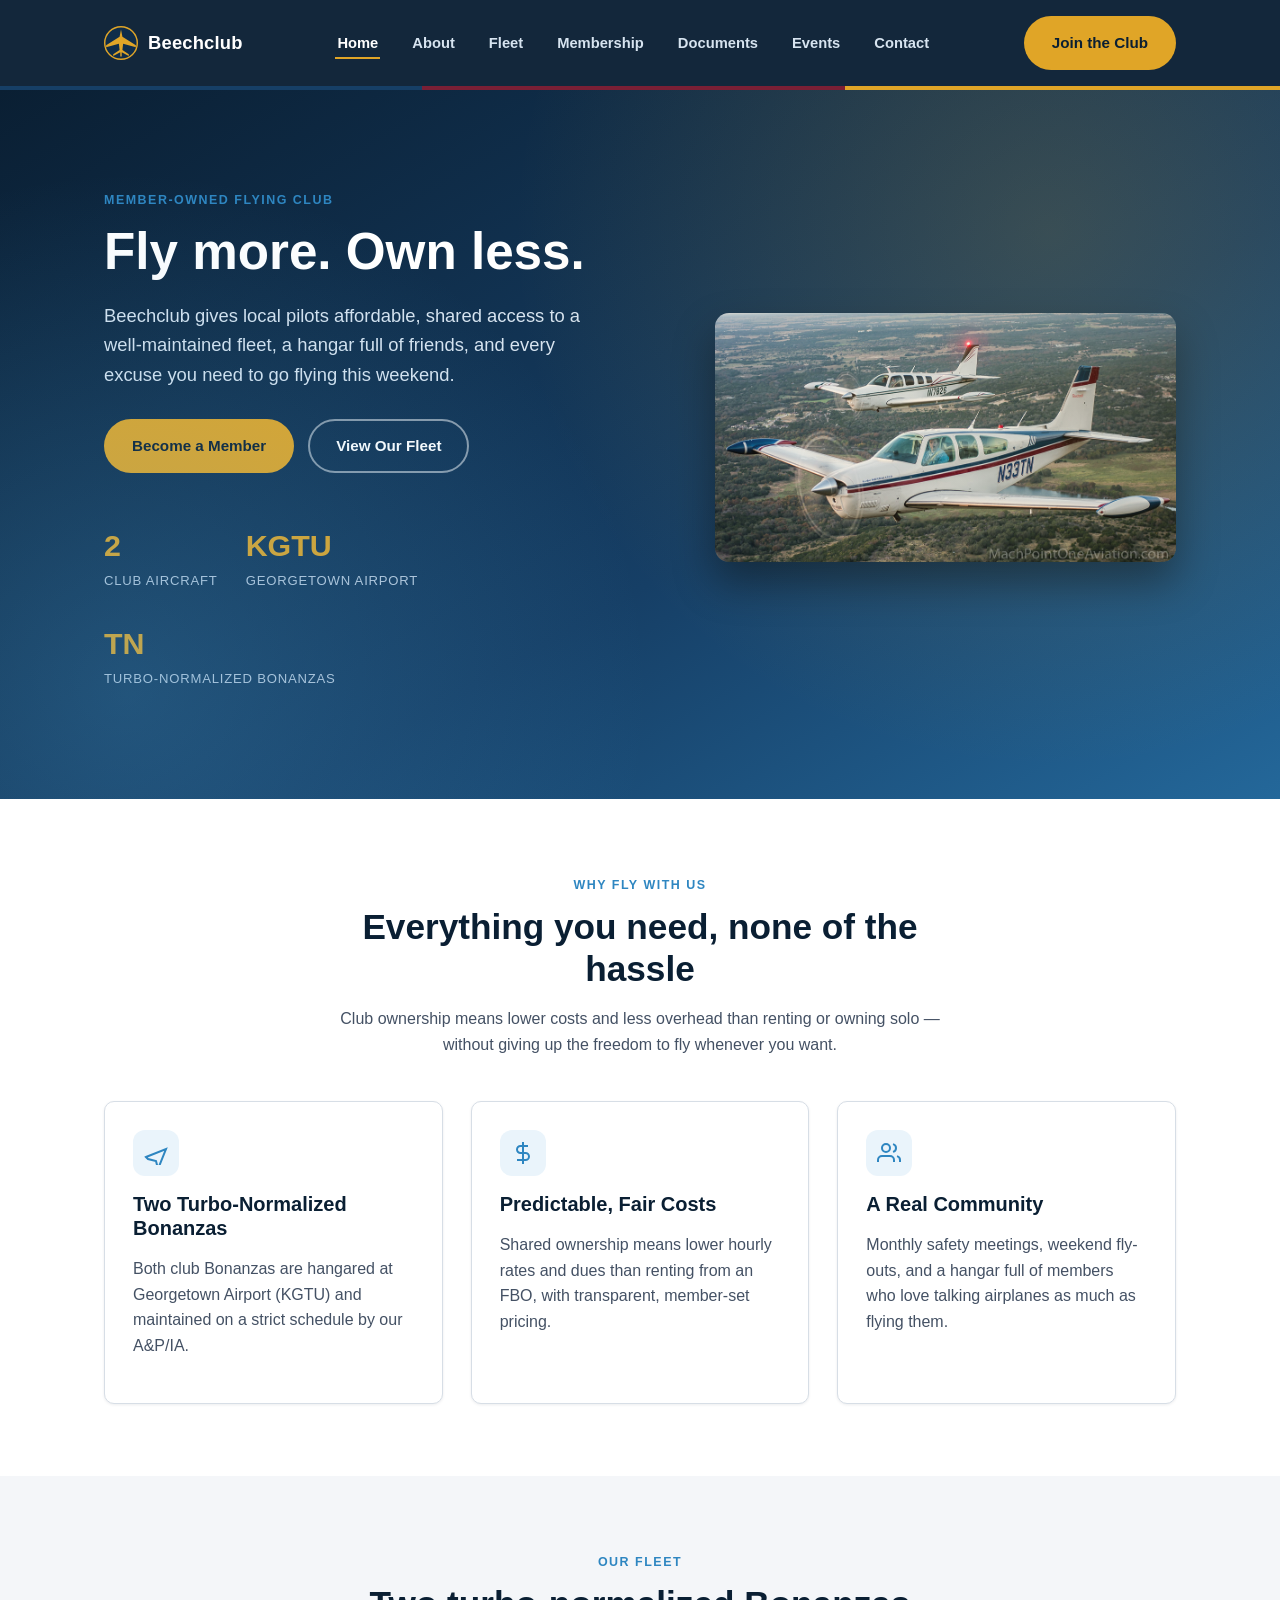
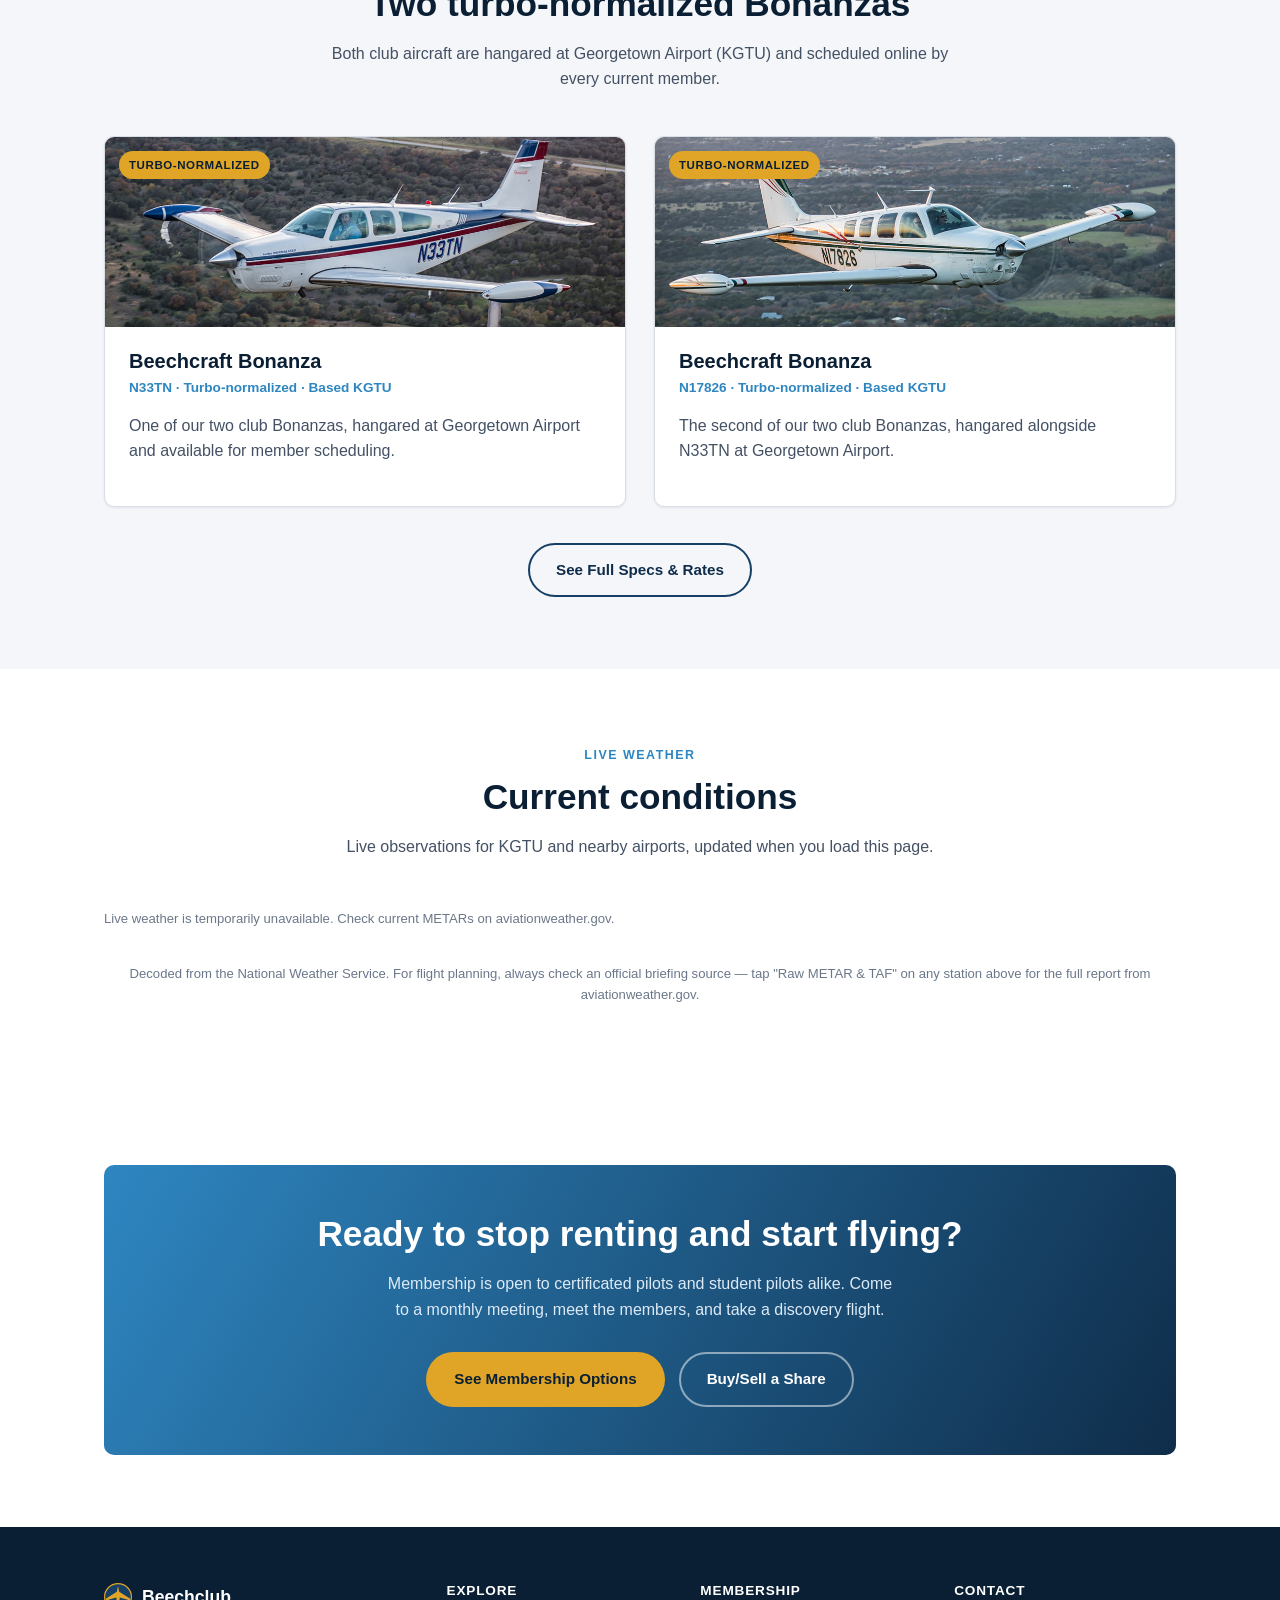
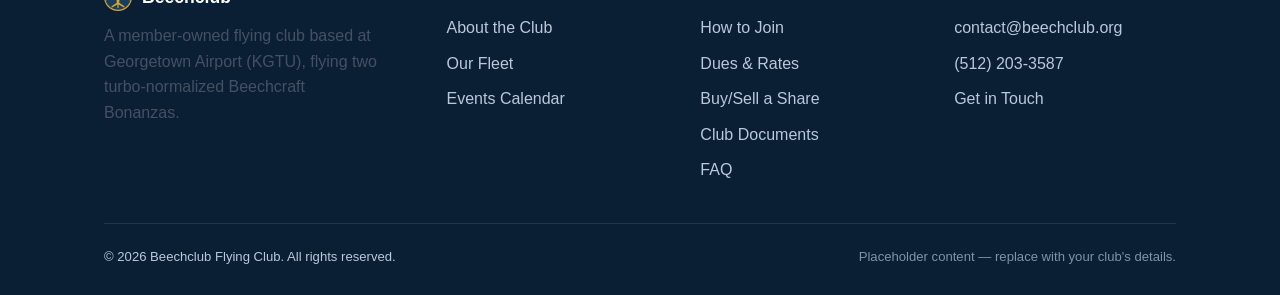
==== commit c95ed1c1: "Set real club contact info and N33TN/N17826 avionics details - Replace placeholder email/phone (info" ====
--- a/index.html
+++ b/index.html
@@ -200,8 +200,8 @@
       <div>
         <h4>Contact</h4>
         <ul>
-          <li><a href="mailto:info@beechclub.example">info@beechclub.example</a></li>
-          <li><a href="tel:+15555550123">(555) 555-0123</a></li>
+          <li><a href="mailto:contact@beechclub.org">contact@beechclub.org</a></li>
+          <li><a href="tel:+15122033587">(512) 203-3587</a></li>
           <li><a href="contact.html">Get in Touch</a></li>
         </ul>
       </div>
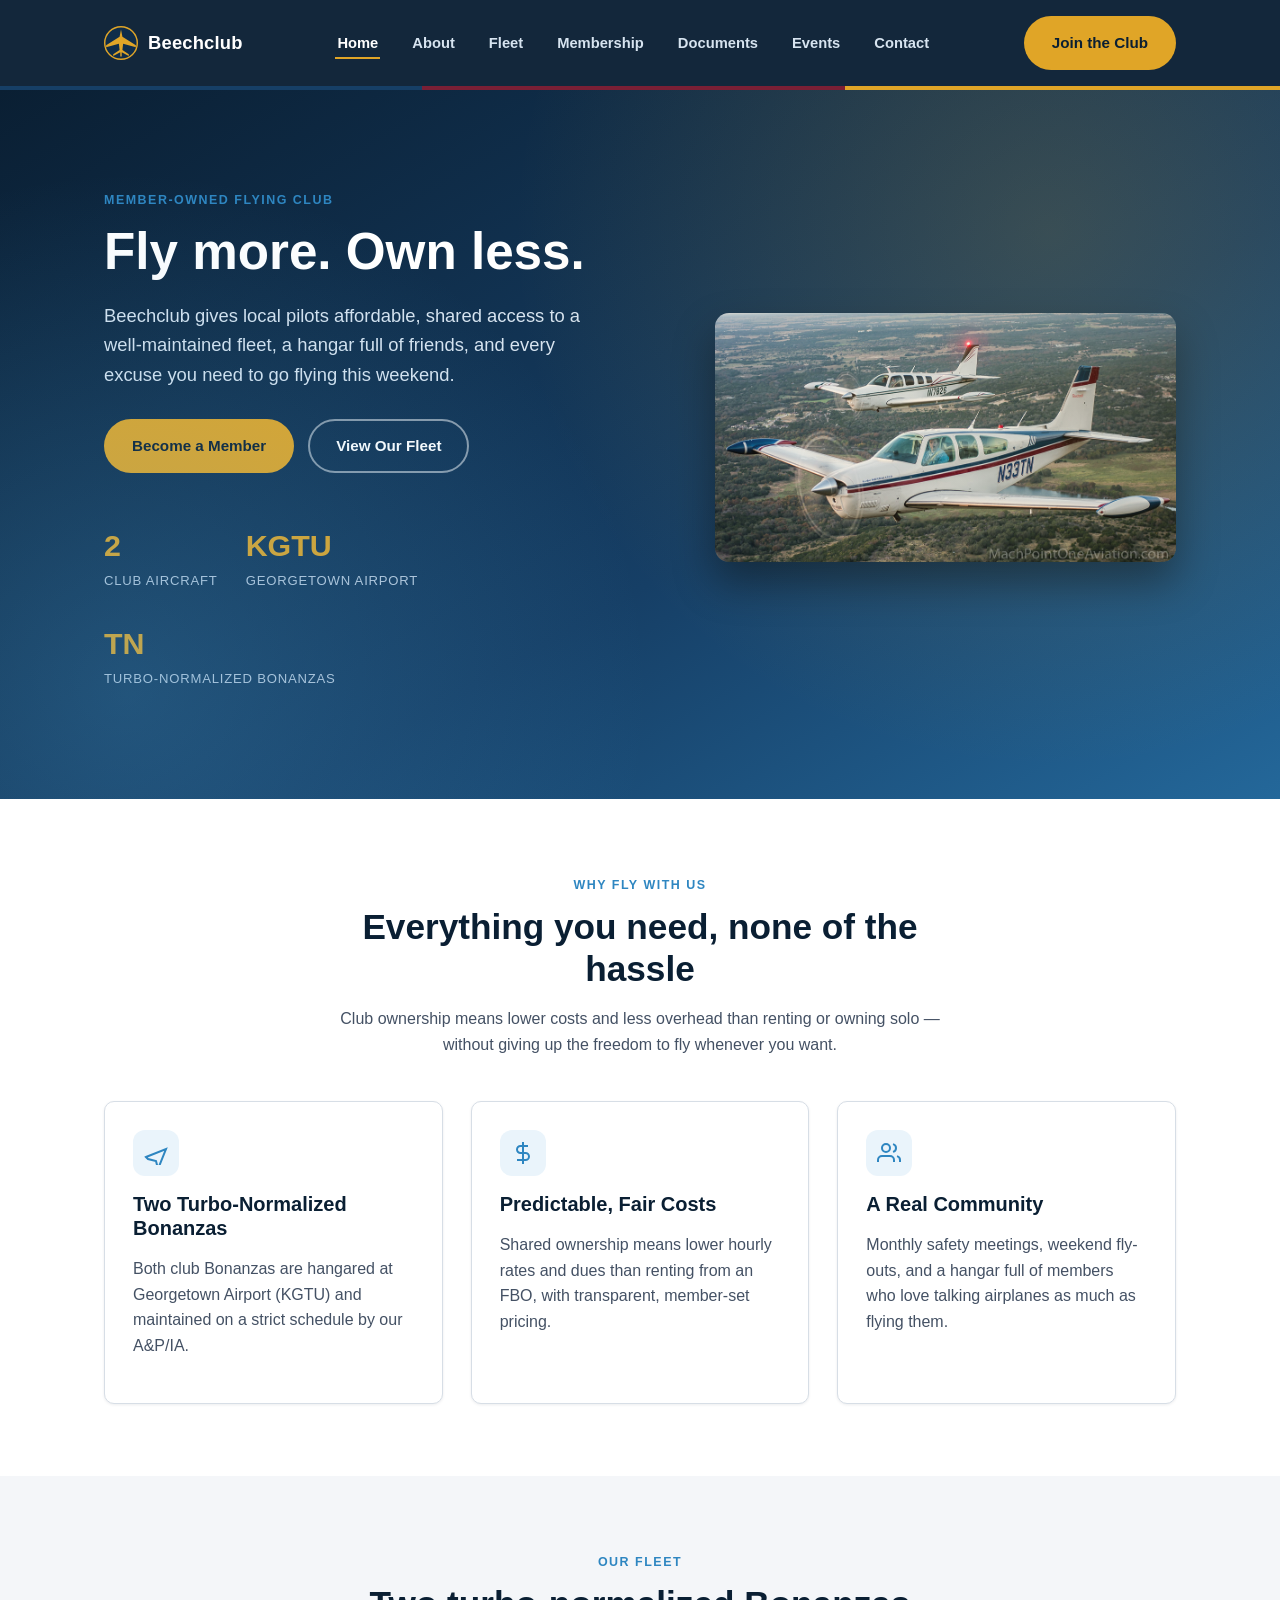
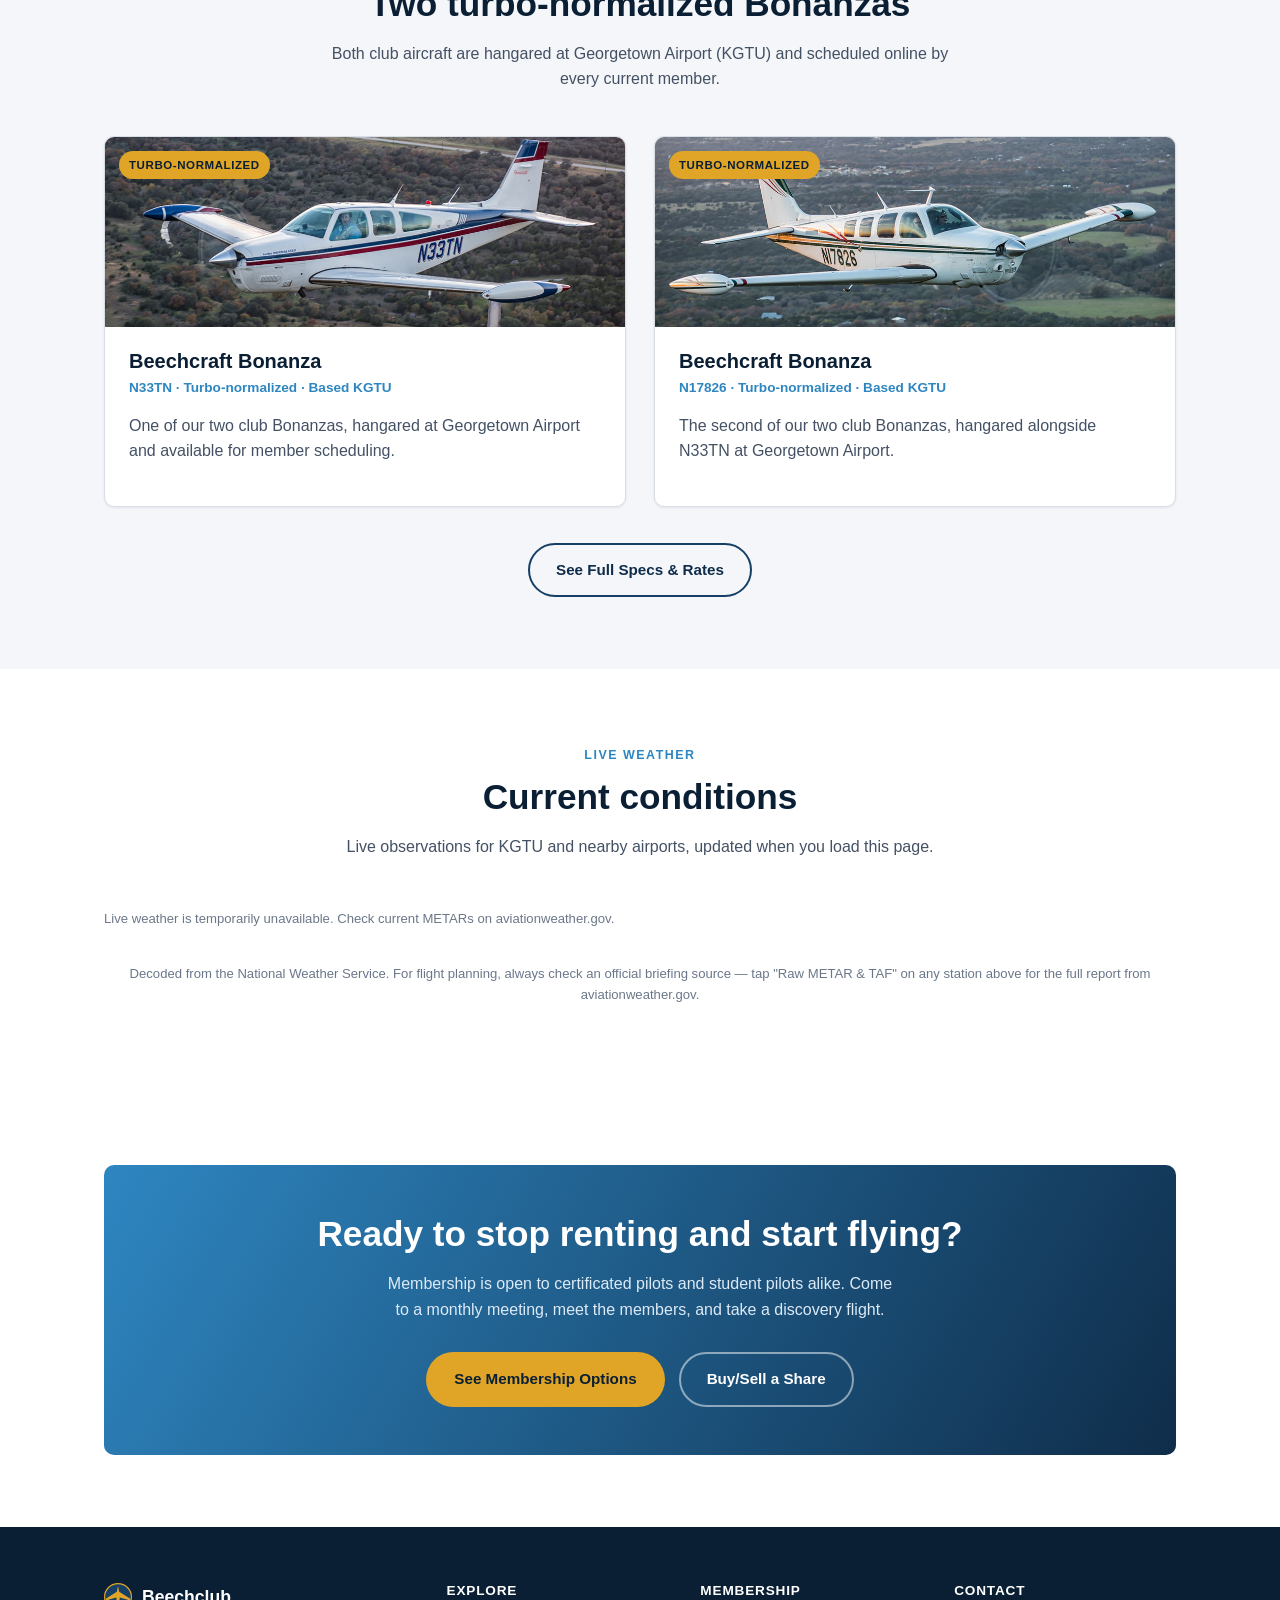
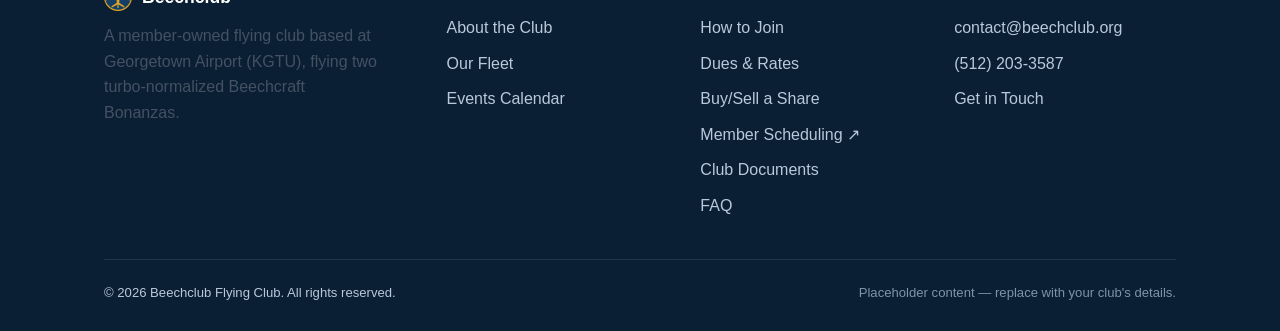
==== commit e8d0de2a: "Add scheduling link to AircraftClubs.com Link the club's online scheduling system in the footer of e" ====
--- a/index.html
+++ b/index.html
@@ -193,6 +193,7 @@
           <li><a href="membership.html">How to Join</a></li>
           <li><a href="membership.html#dues">Dues &amp; Rates</a></li>
           <li><a href="membership.html#shares">Buy/Sell a Share</a></li>
+          <li><a href="https://www.aircraftclubs.com/" target="_blank" rel="noopener">Member Scheduling ↗</a></li>
           <li><a href="documents.html">Club Documents</a></li>
           <li><a href="membership.html#faq">FAQ</a></li>
         </ul>
--- a/styles.css
+++ b/styles.css
@@ -508,6 +508,18 @@
   color: var(--navy-900);
 }
 
+.spec-table td a {
+  color: var(--sky-500);
+  text-decoration: underline;
+  text-decoration-color: var(--gold-500);
+  text-underline-offset: 2px;
+}
+
+.spec-table td a:hover,
+.spec-table td a:focus-visible {
+  color: var(--gold-600);
+}
+
 /* ---------- Tables ---------- */
 
 .table-wrap {
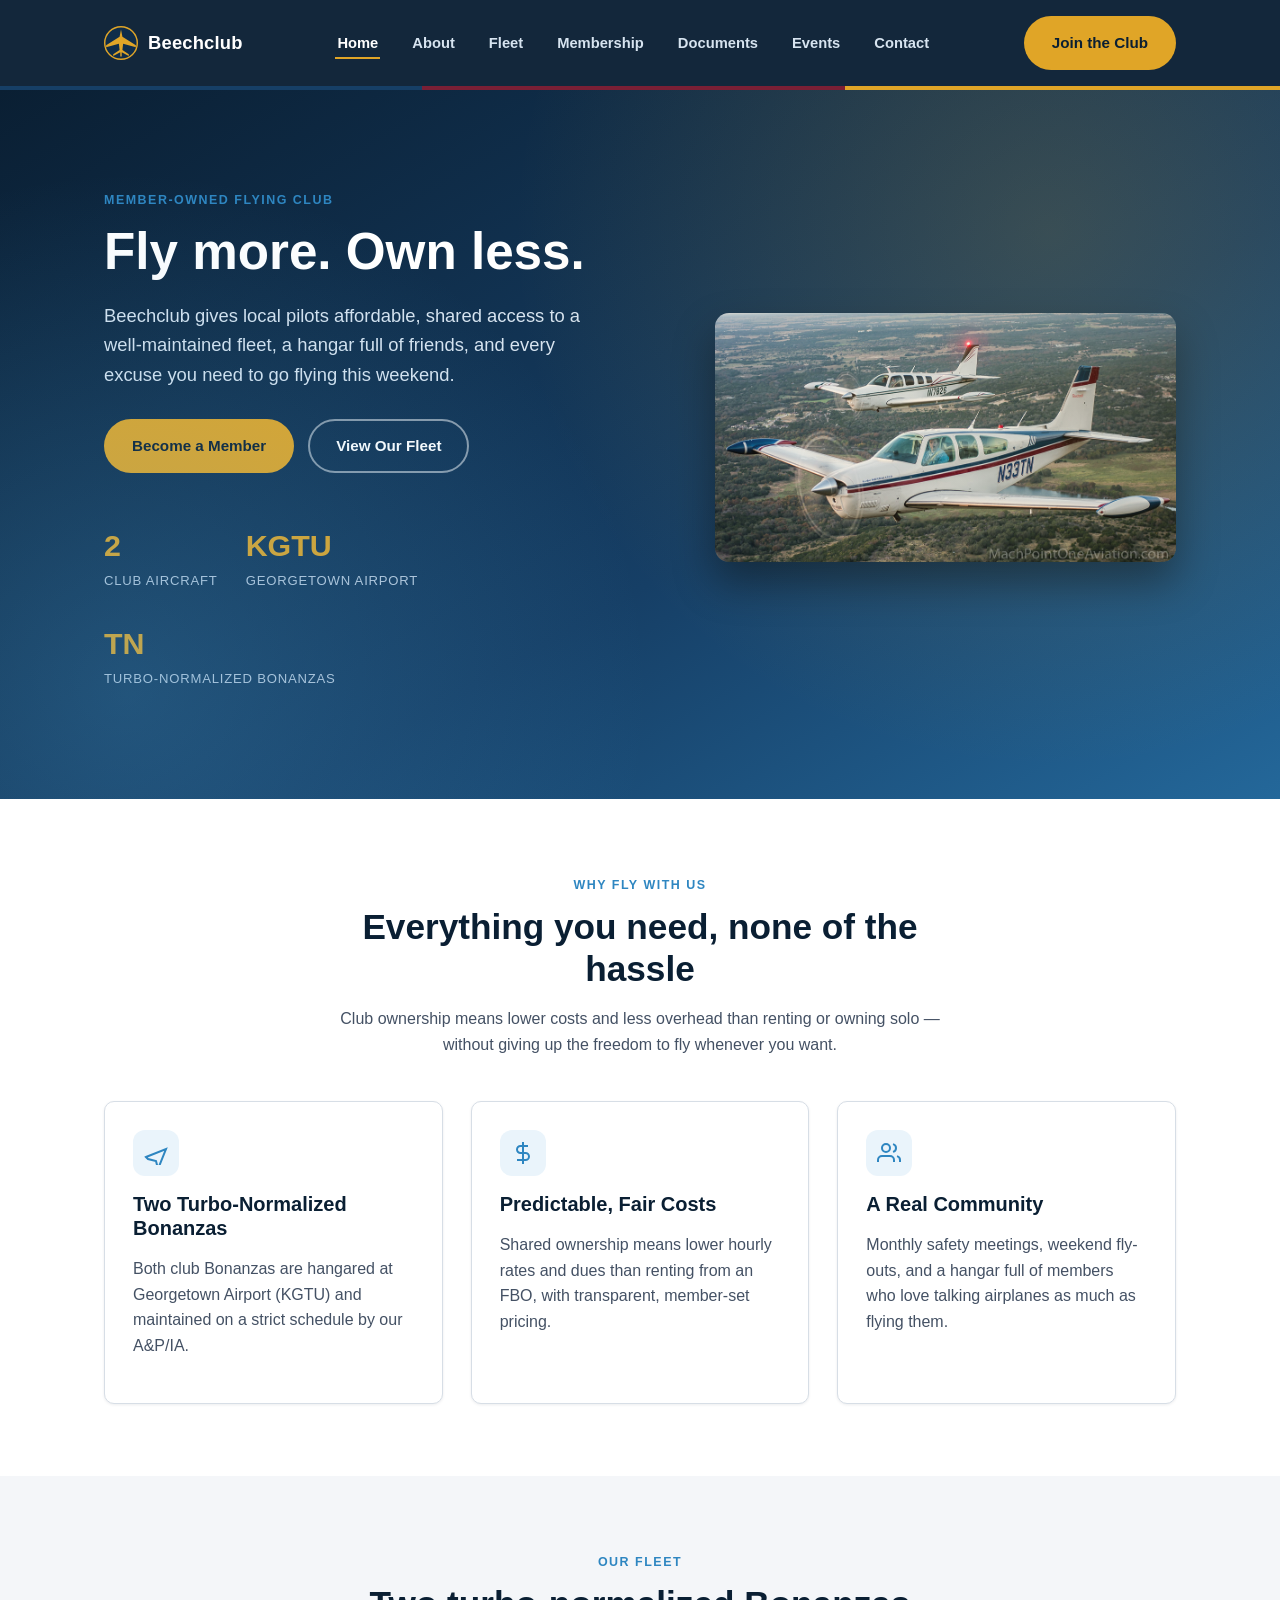
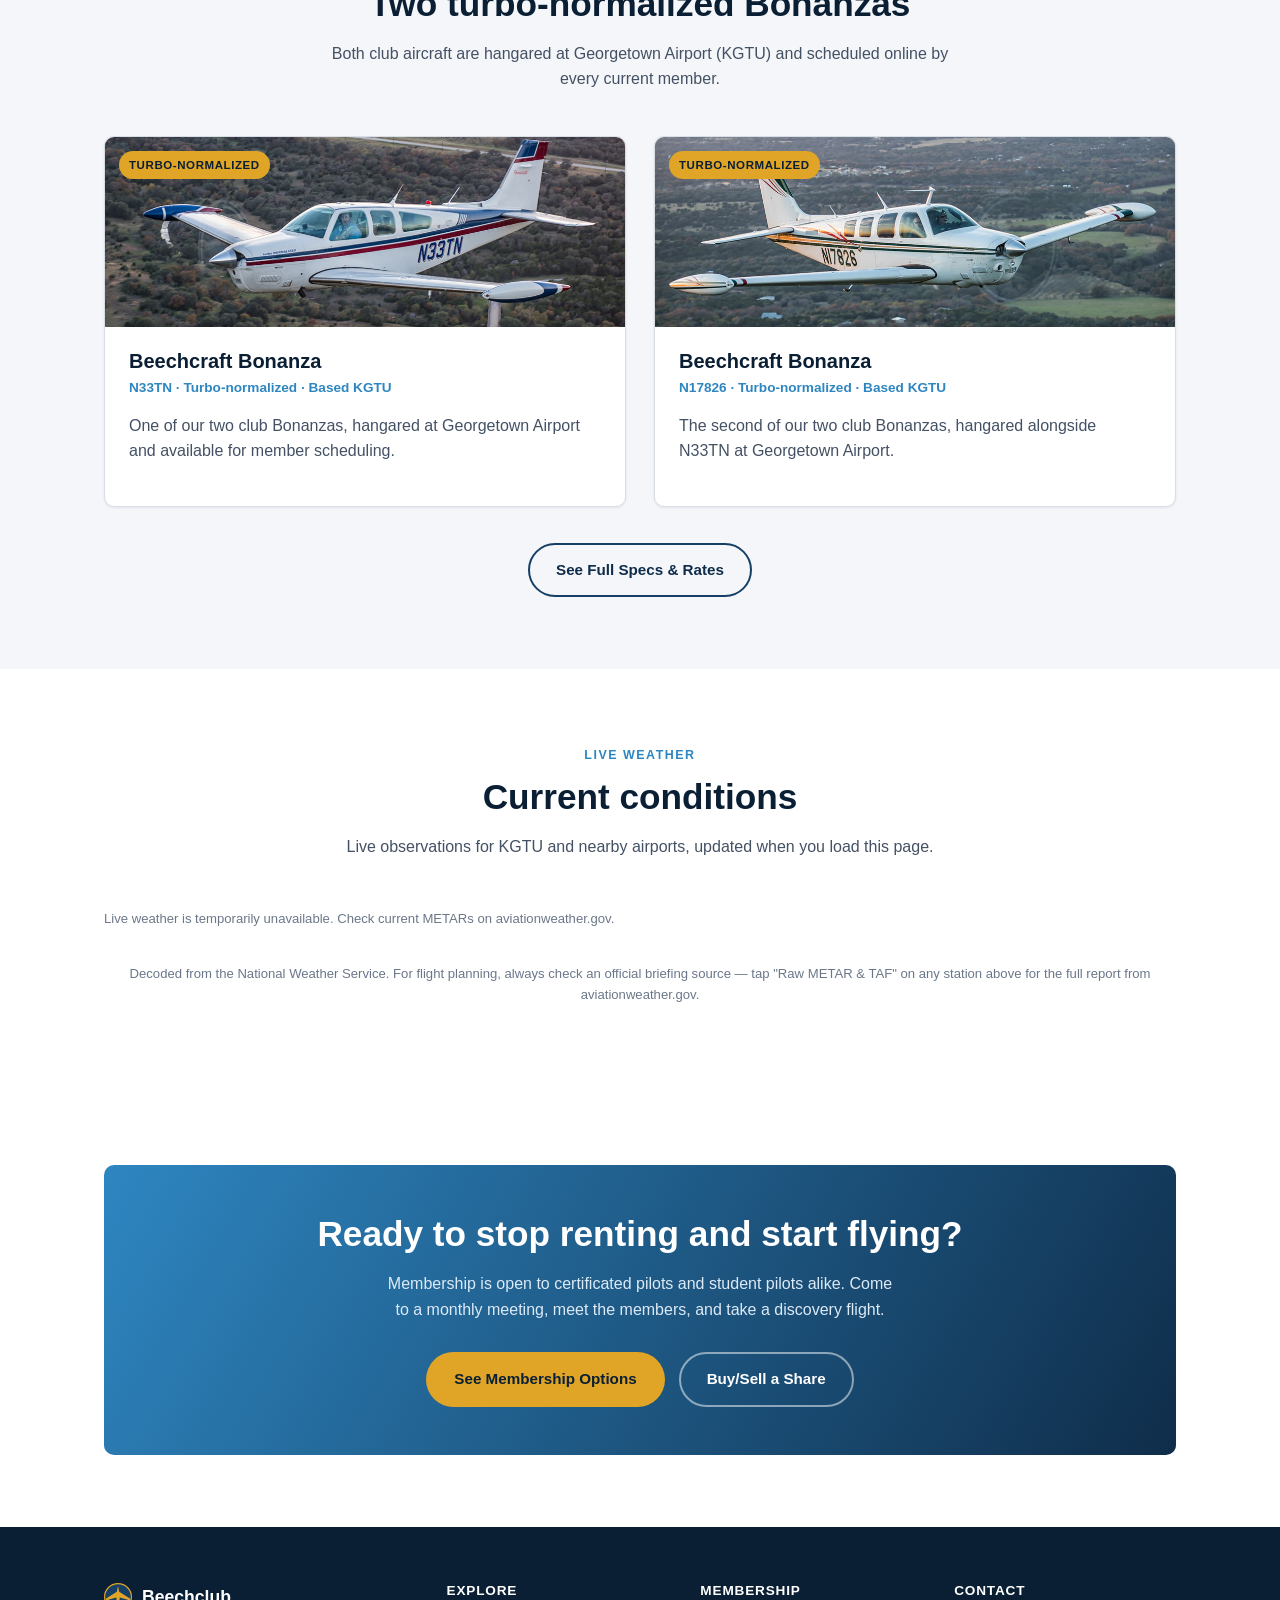
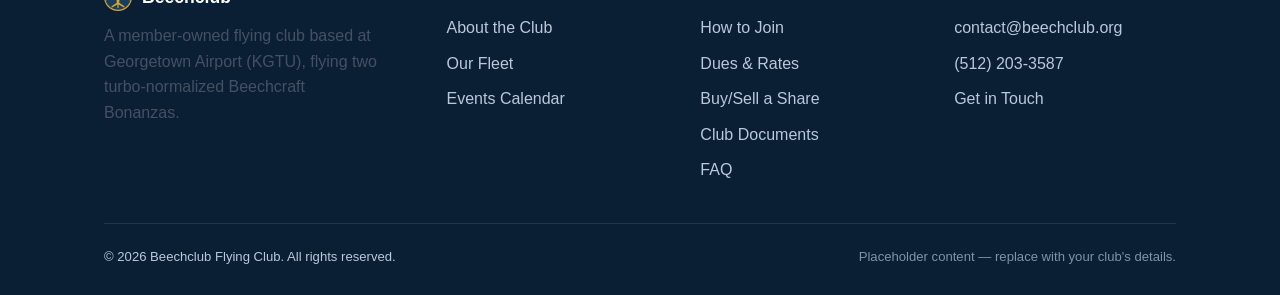
==== commit 7d90a30c: "Trim footer scheduling links, add turbo-normalized blurb Remove the repeated footer scheduling link " ====
--- a/index.html
+++ b/index.html
@@ -193,7 +193,6 @@
           <li><a href="membership.html">How to Join</a></li>
           <li><a href="membership.html#dues">Dues &amp; Rates</a></li>
           <li><a href="membership.html#shares">Buy/Sell a Share</a></li>
-          <li><a href="https://www.aircraftclubs.com/" target="_blank" rel="noopener">Member Scheduling ↗</a></li>
           <li><a href="documents.html">Club Documents</a></li>
           <li><a href="membership.html#faq">FAQ</a></li>
         </ul>
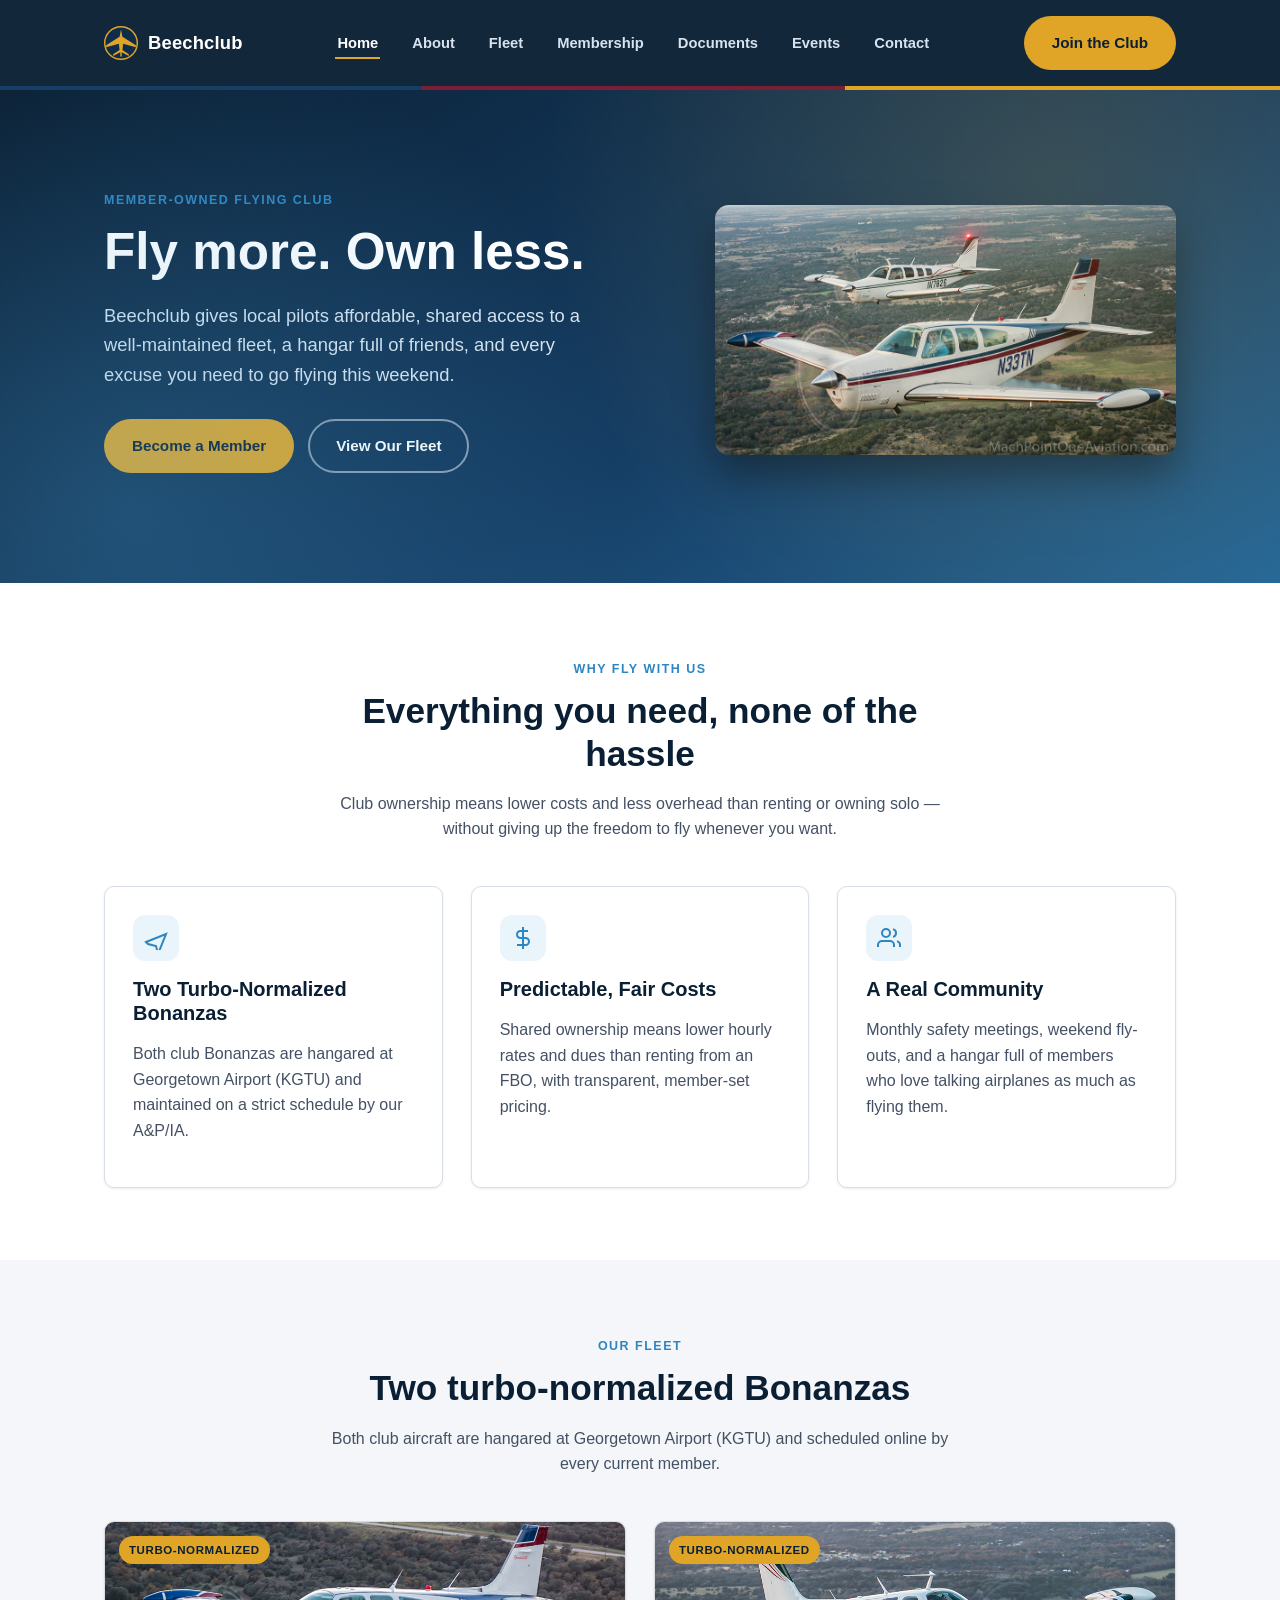
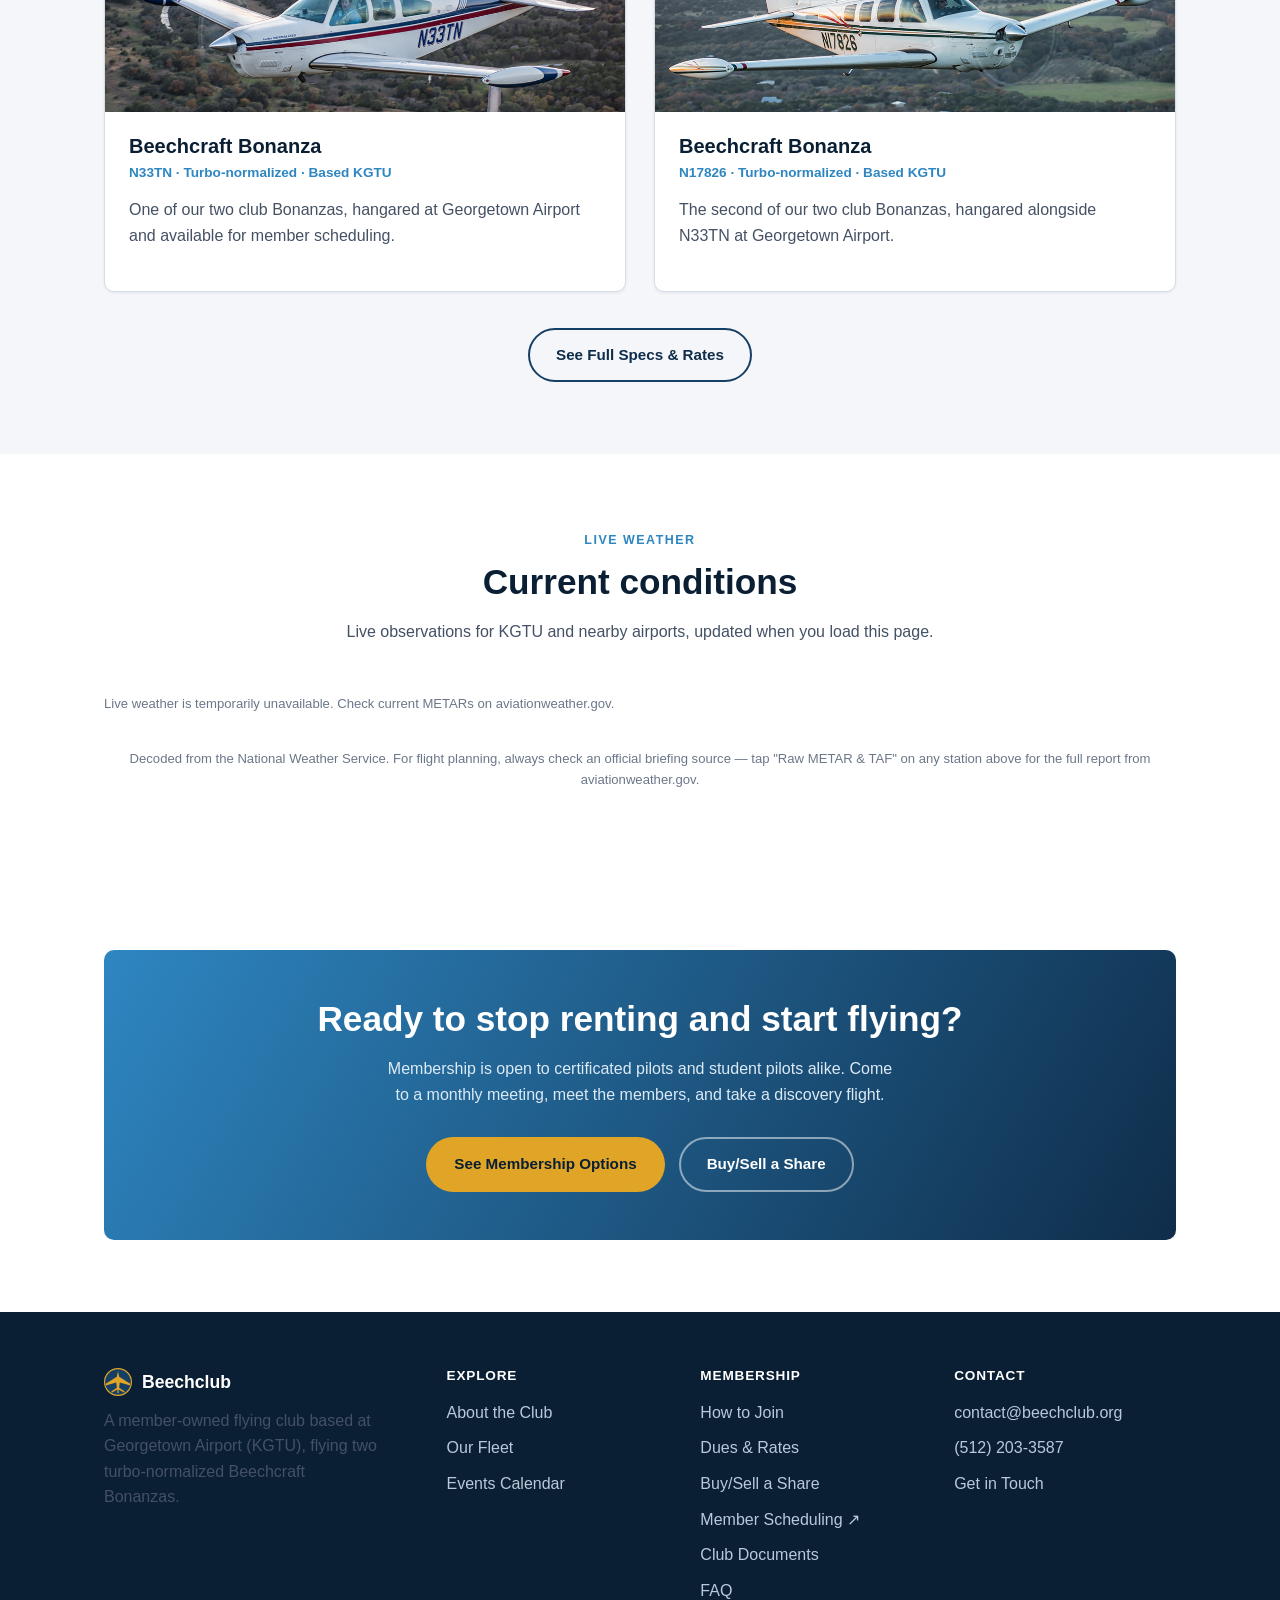
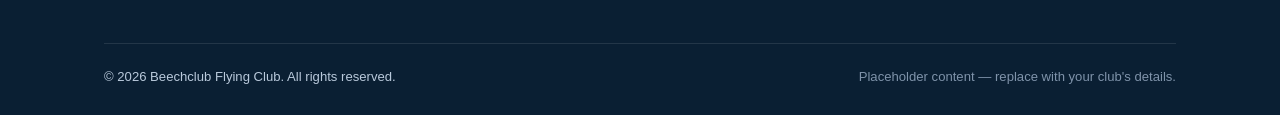
==== commit d9f1b0d0: "Restore scheduling footer links, remove hero stats band Restore the AircraftClubs.com footer link th" ====
--- a/index.html
+++ b/index.html
@@ -46,20 +46,6 @@
         <a href="membership.html" class="btn btn-primary">Become a Member</a>
         <a href="fleet.html" class="btn btn-outline">View Our Fleet</a>
       </div>
-      <div class="hero-stats">
-        <div class="hero-stat">
-          <div class="num">2</div>
-          <div class="label">Club Aircraft</div>
-        </div>
-        <div class="hero-stat">
-          <div class="num">KGTU</div>
-          <div class="label">Georgetown Airport</div>
-        </div>
-        <div class="hero-stat">
-          <div class="num">TN</div>
-          <div class="label">Turbo-Normalized Bonanzas</div>
-        </div>
-      </div>
     </div>
     <div class="hero-art">
       <img src="assets/photos/formation-n33tn-n17826.jpg" alt="Beechclub's two turbo-normalized Bonanzas, N33TN and N17826, flying in formation over the Texas Hill Country" style="border-radius: 14px; box-shadow: 0 20px 40px rgba(0,0,0,0.4);">
@@ -193,6 +179,7 @@
           <li><a href="membership.html">How to Join</a></li>
           <li><a href="membership.html#dues">Dues &amp; Rates</a></li>
           <li><a href="membership.html#shares">Buy/Sell a Share</a></li>
+          <li><a href="https://www.aircraftclubs.com/" target="_blank" rel="noopener">Member Scheduling ↗</a></li>
           <li><a href="documents.html">Club Documents</a></li>
           <li><a href="membership.html#faq">FAQ</a></li>
         </ul>
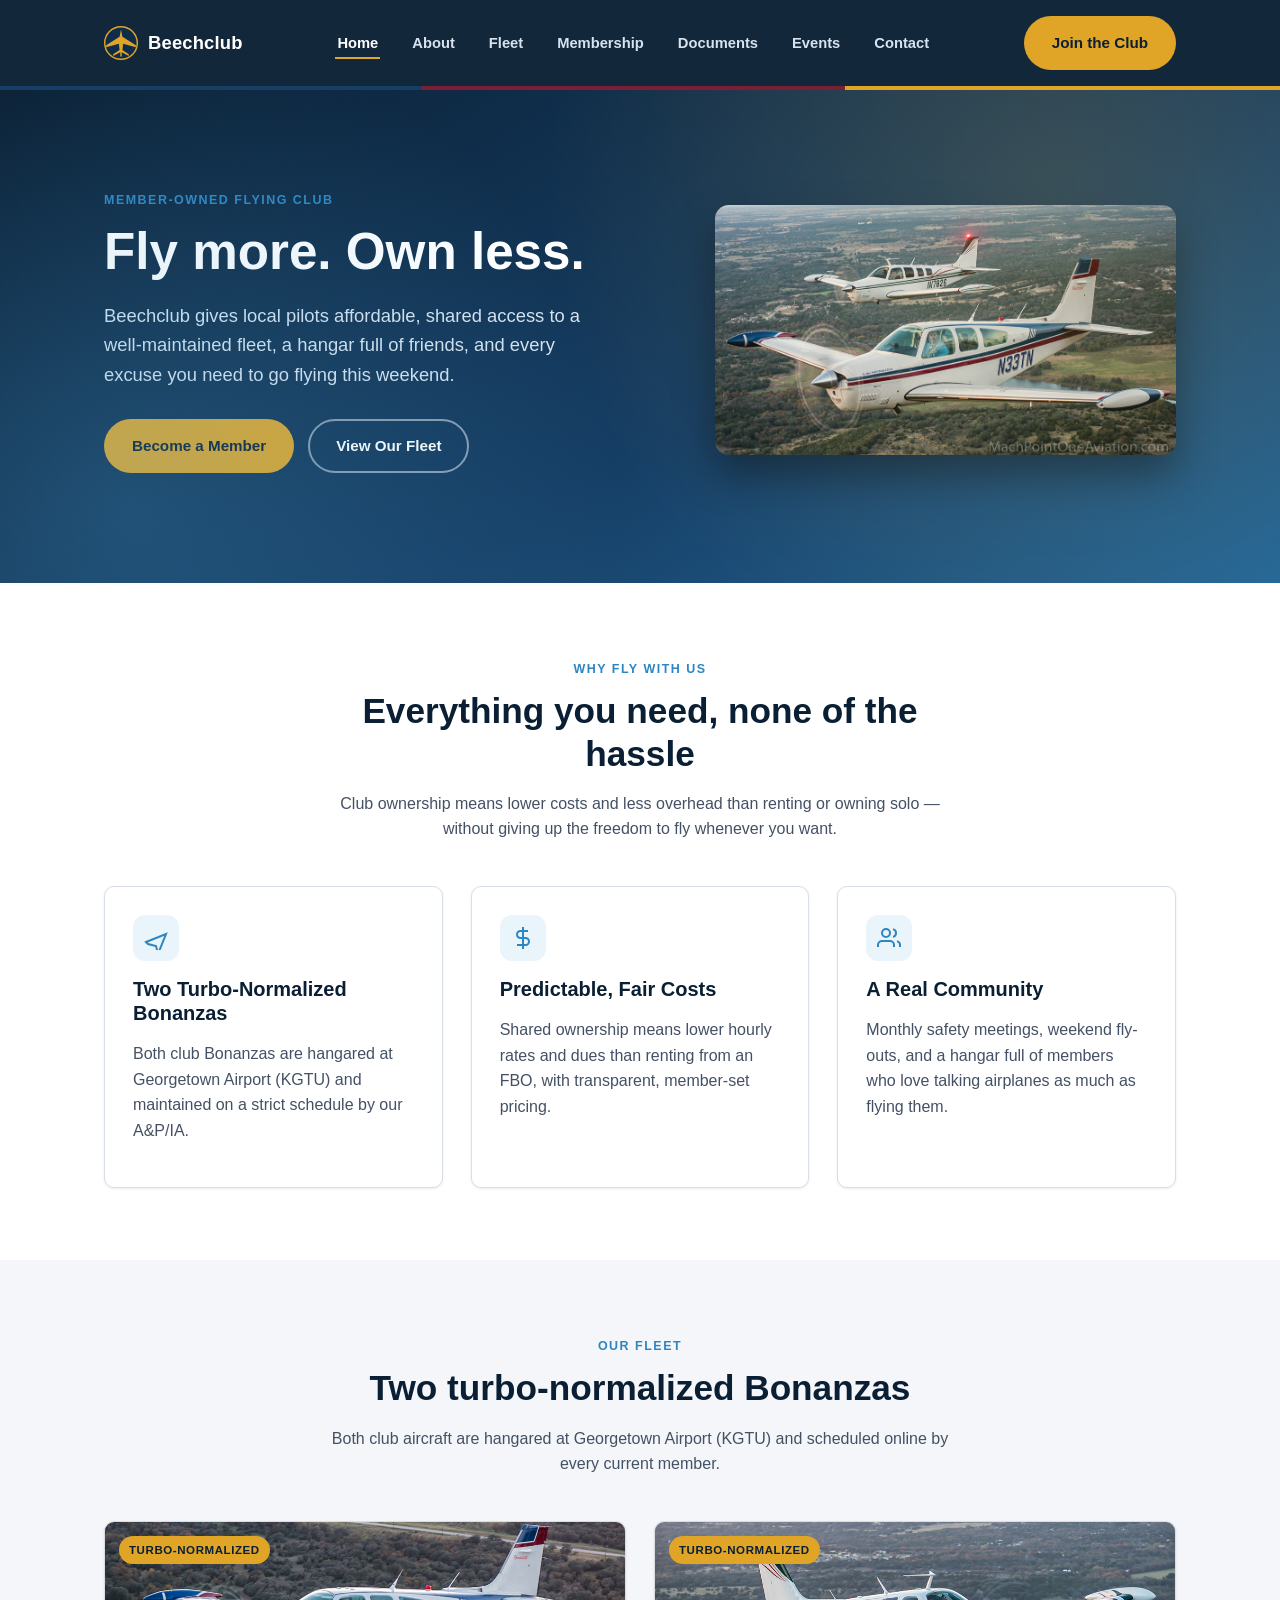
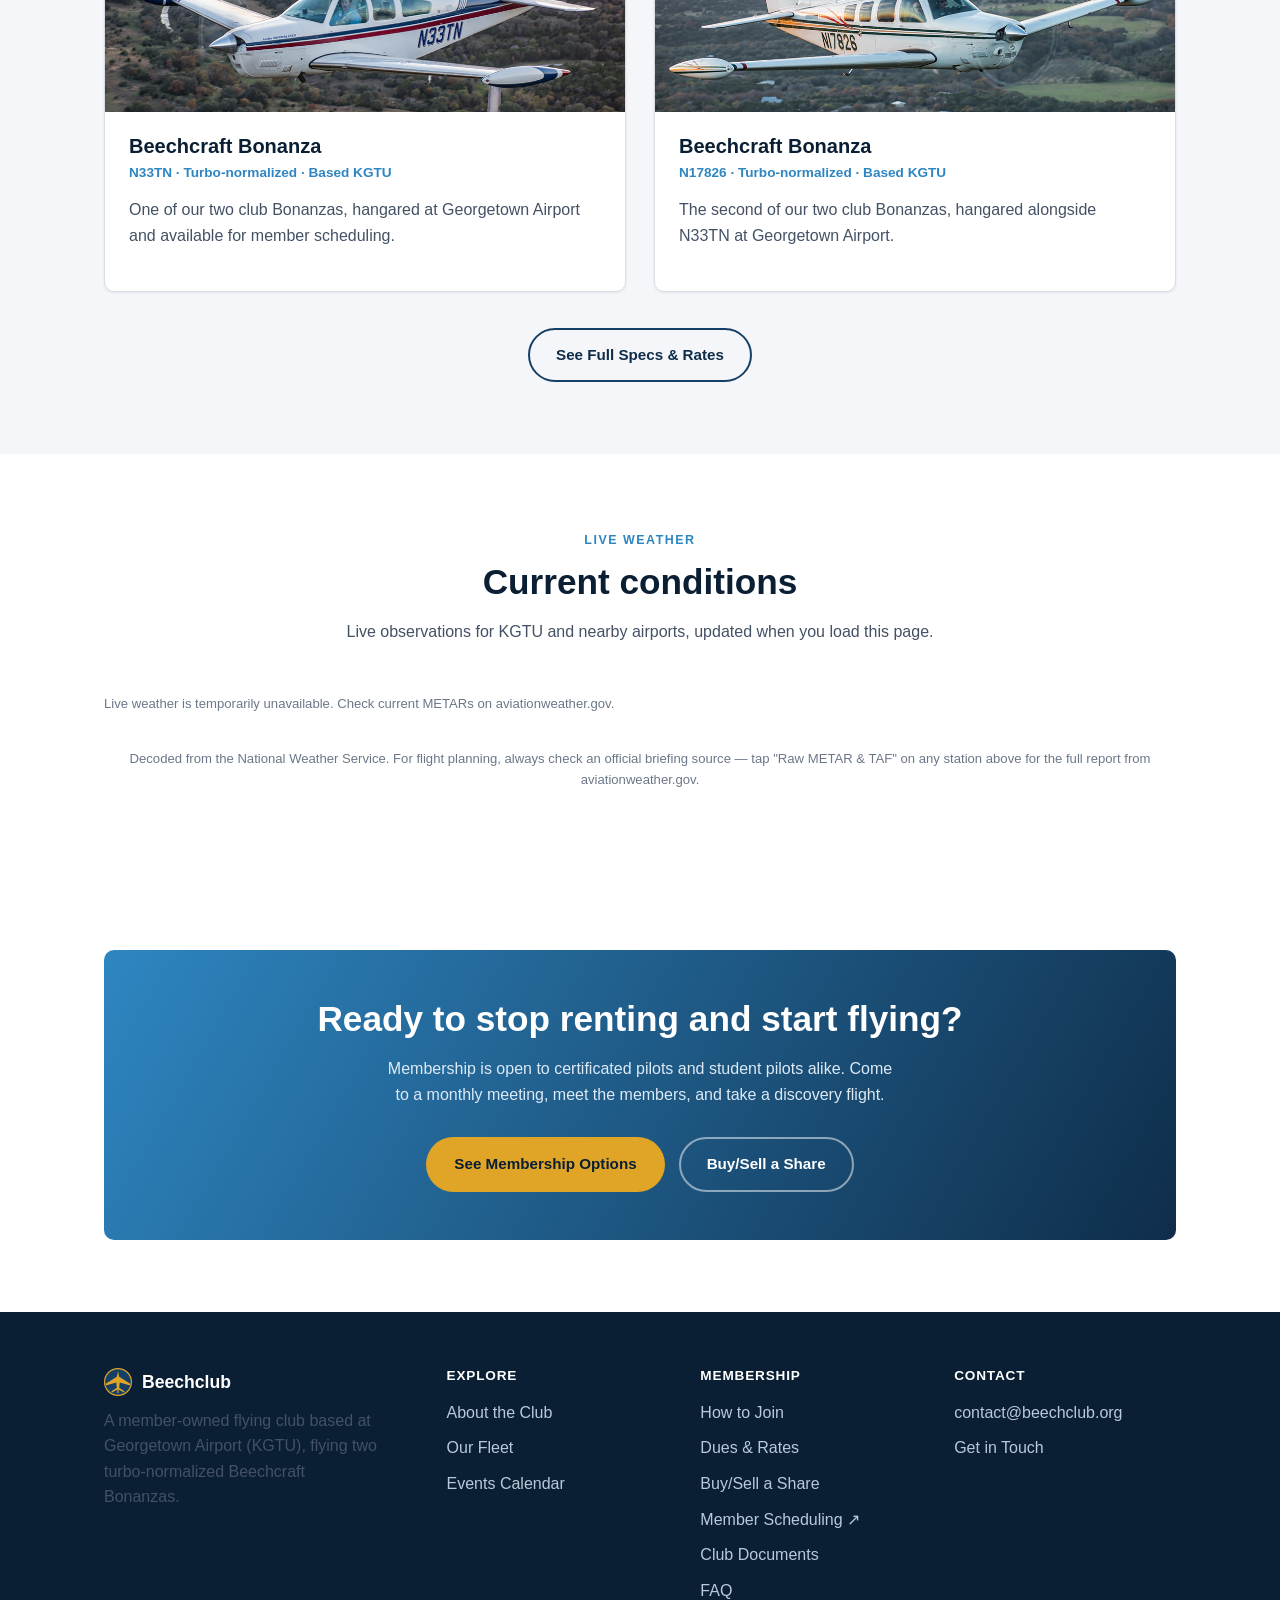
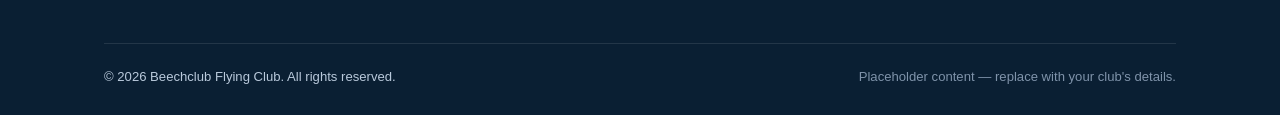
==== commit 39e475f9: "Remove phone number from site Drops the tel: link from the footer contact list on every page and rem" ====
--- a/index.html
+++ b/index.html
@@ -188,7 +188,6 @@
         <h4>Contact</h4>
         <ul>
           <li><a href="mailto:contact@beechclub.org">contact@beechclub.org</a></li>
-          <li><a href="tel:+15122033587">(512) 203-3587</a></li>
           <li><a href="contact.html">Get in Touch</a></li>
         </ul>
       </div>
